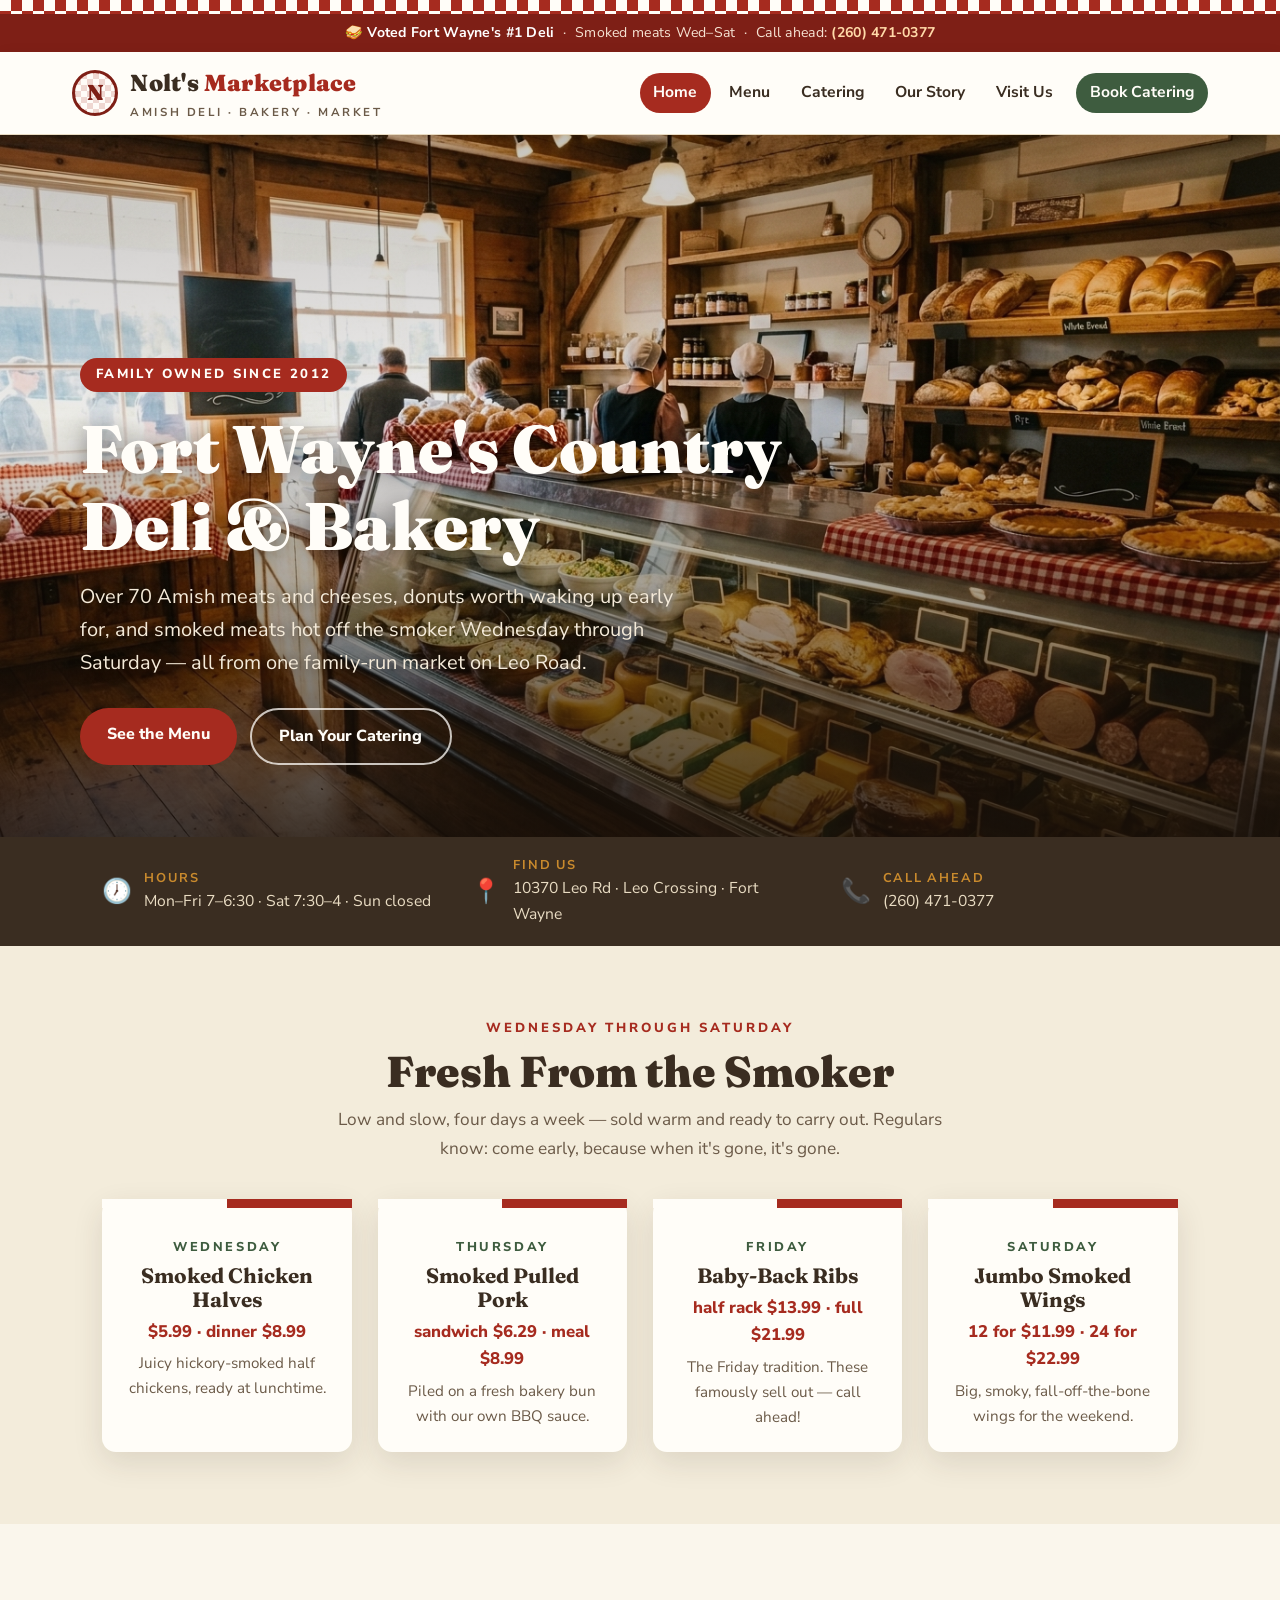
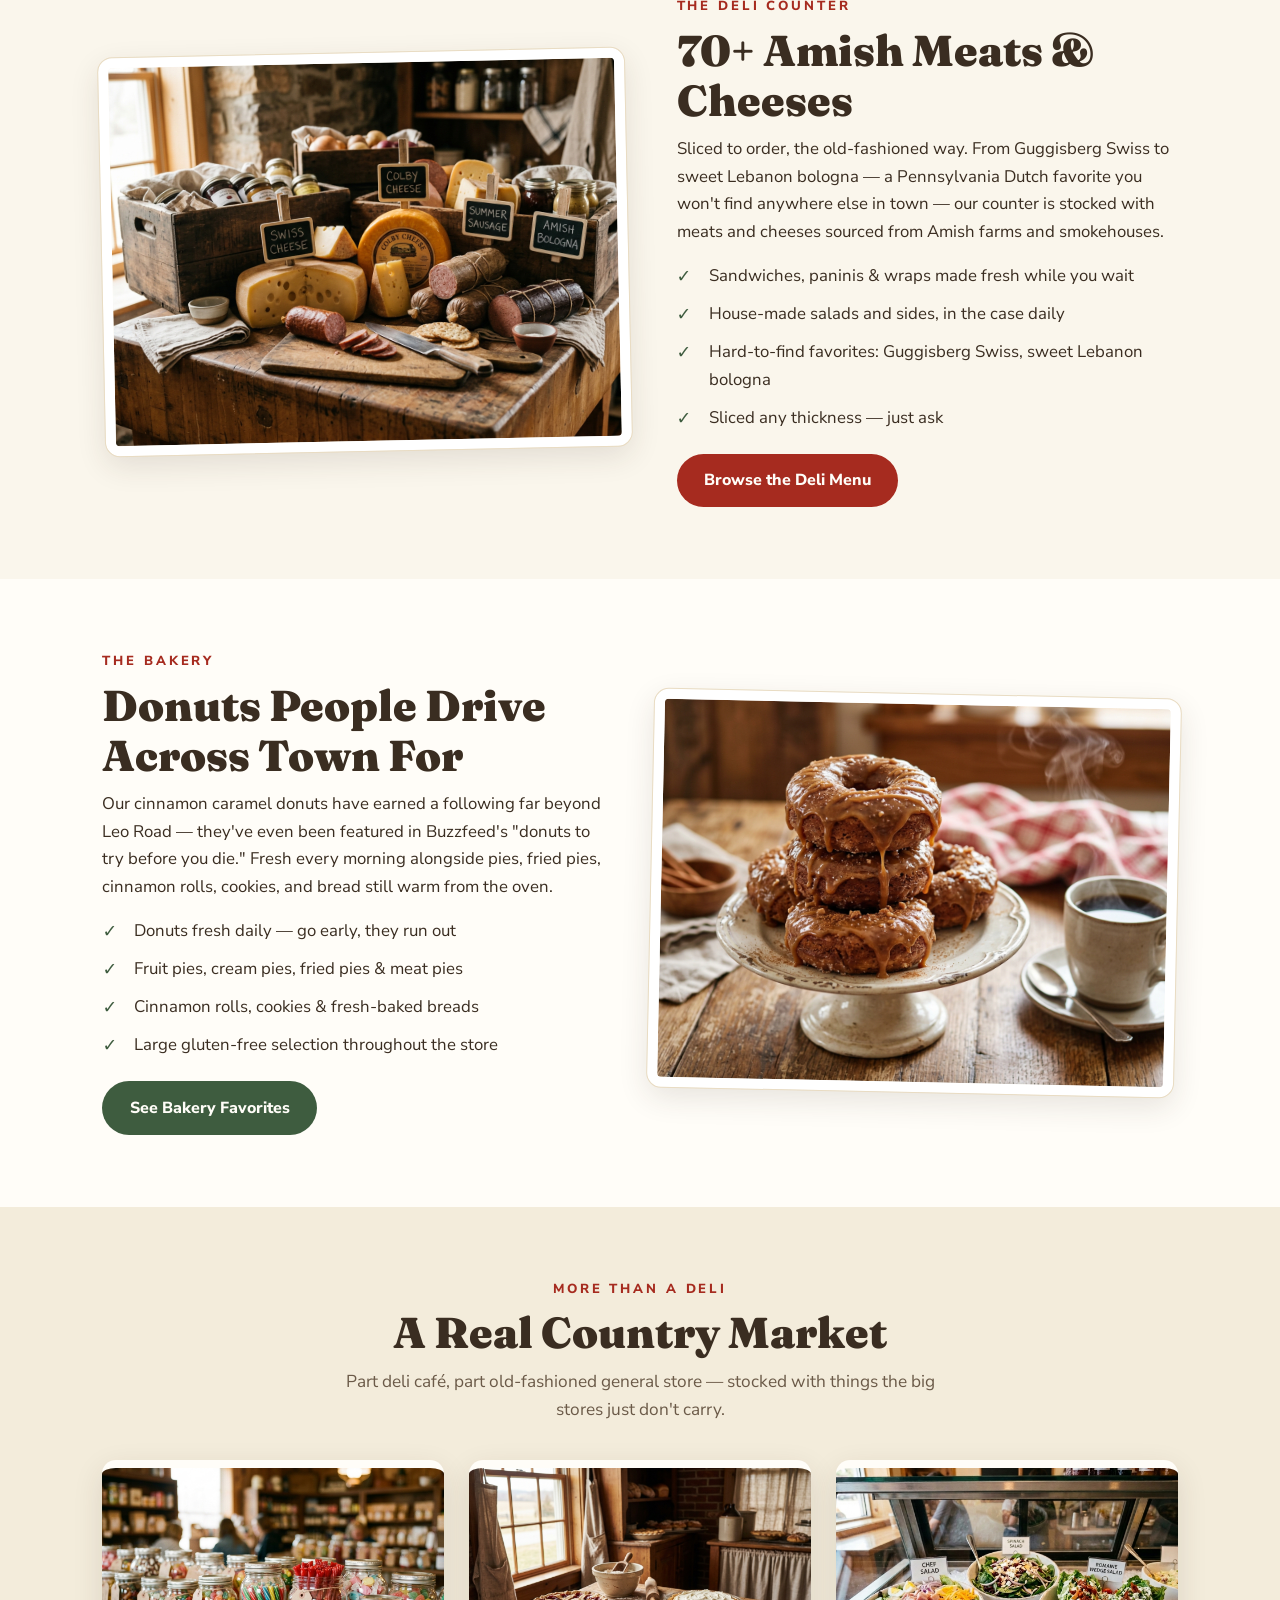
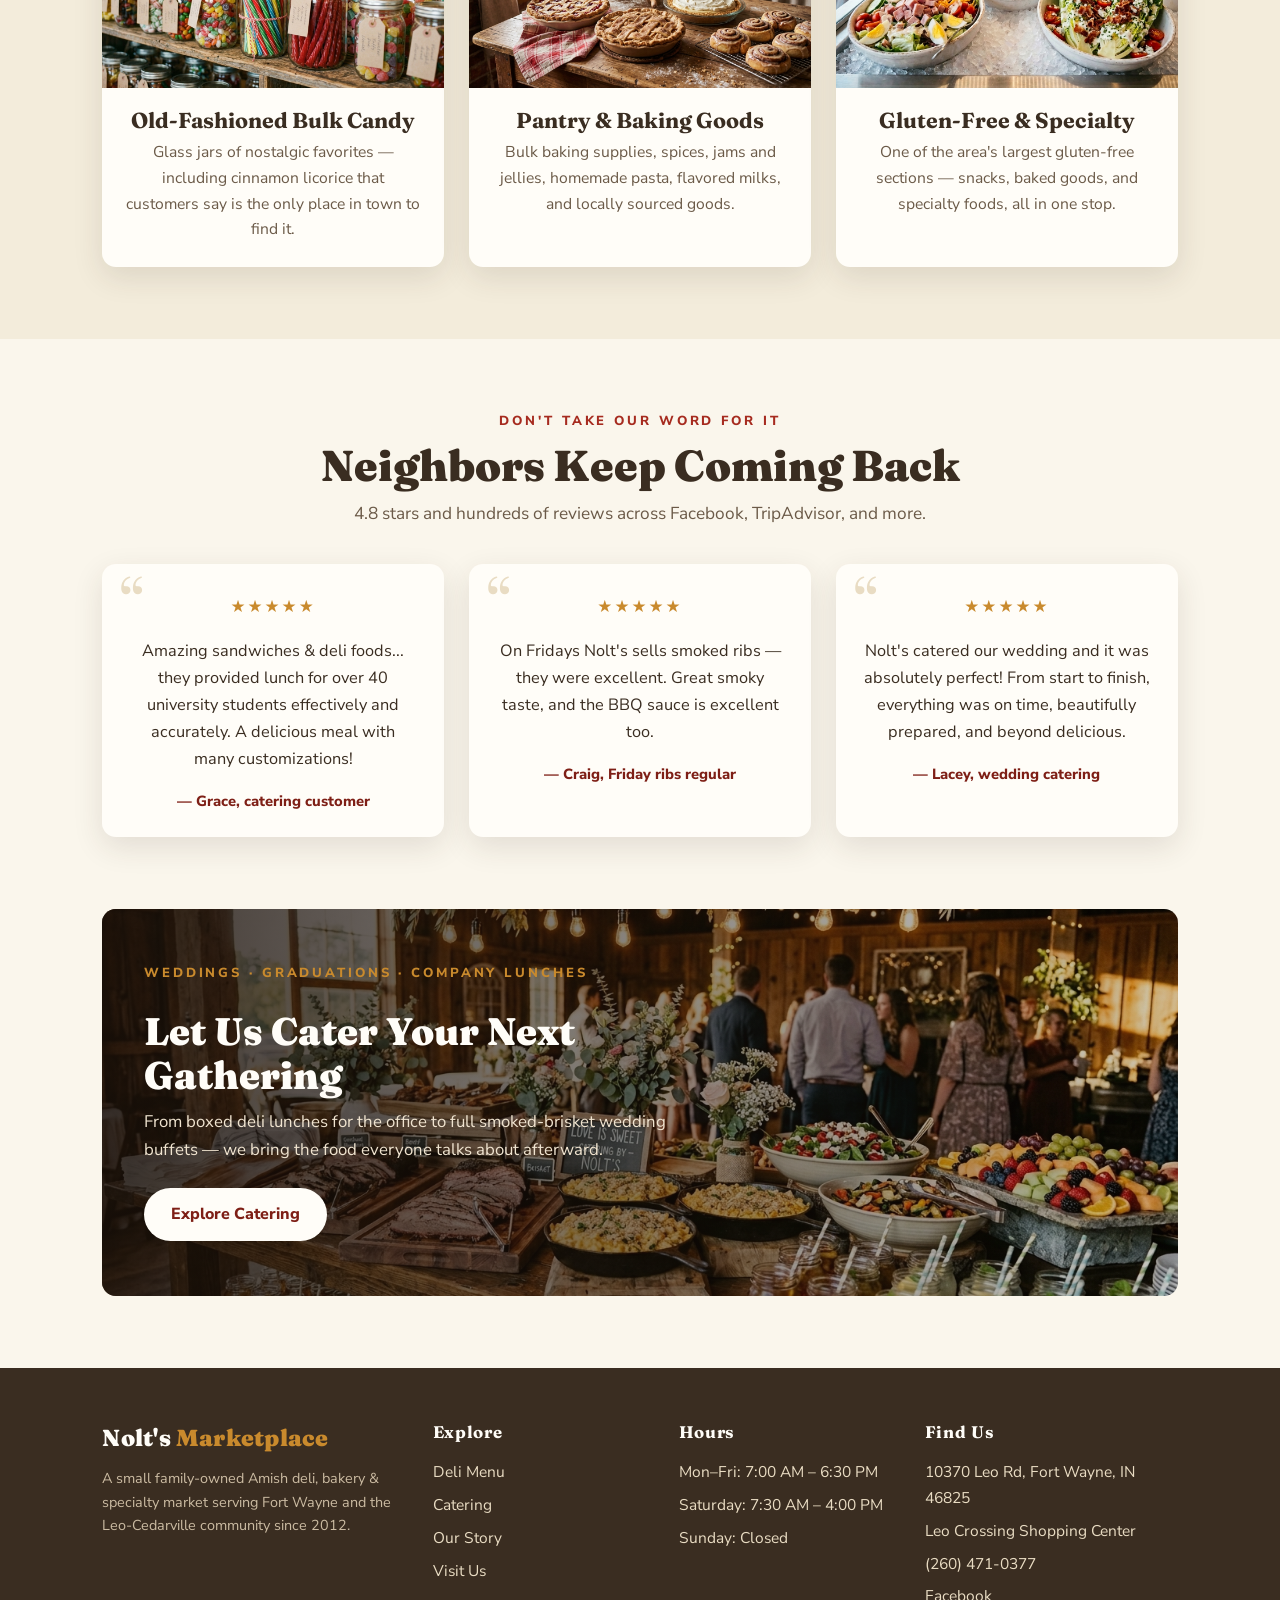
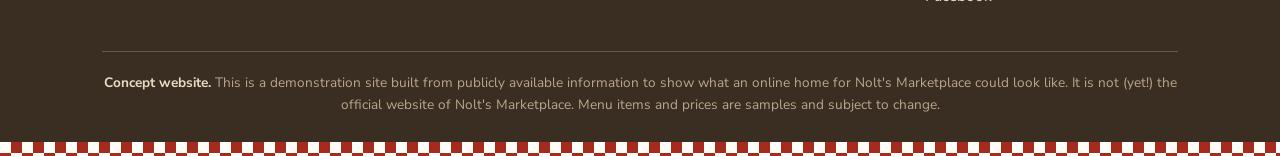
==== index.html @ 396b7263 "v1: concept website for Nolt's Marketplace built from public information Five-page static site (home" ====
<!DOCTYPE html>
<html lang="en">
<head>
<meta charset="UTF-8">
<meta name="viewport" content="width=device-width, initial-scale=1.0">
<title>Nolt's Marketplace — Amish Deli, Bakery &amp; Market · Fort Wayne, IN</title>
<meta name="description" content="Family-owned Amish deli, bakery and specialty market on Leo Road in Fort Wayne. 70+ Amish meats & cheeses, fresh donuts daily, smoked meats Wed–Sat, and full-service catering.">
<link rel="icon" href="data:image/svg+xml,<svg xmlns='http://www.w3.org/2000/svg' viewBox='0 0 100 100'><rect width='50' height='50' fill='%23a62b1f'/><rect x='50' y='50' width='50' height='50' fill='%23a62b1f'/><rect x='50' width='50' height='50' fill='%23fffdf8'/><rect y='50' width='50' height='50' fill='%23fffdf8'/></svg>">
<link rel="stylesheet" href="css/style.css">
</head>
<body>

<div class="gingham"></div>
<div class="topbar">🥪 <strong>Voted Fort Wayne's #1 Deli</strong> &nbsp;·&nbsp; Smoked meats Wed–Sat &nbsp;·&nbsp; Call ahead: <a href="tel:+12604710377">(260) 471-0377</a></div>

<header class="site">
  <div class="nav-row">
    <a class="brand" href="index.html">
      <span class="brand-mark">N</span>
      <span>
        <span class="brand-name">Nolt's <span>Marketplace</span></span>
        <span class="brand-tag">Amish Deli · Bakery · Market</span>
      </span>
    </a>
    <nav class="main">
      <a href="index.html" class="active">Home</a>
      <a href="menu.html">Menu</a>
      <a href="catering.html">Catering</a>
      <a href="about.html">Our Story</a>
      <a href="visit.html">Visit Us</a>
      <a href="catering.html" class="cta">Book Catering</a>
    </nav>
  </div>
</header>

<section class="hero">
  <img class="hero-bg" src="assets/hero-deli-clean.png" alt="Inside Nolt's Marketplace: the deli counter stocked with Amish meats and cheeses, fresh breads and pies on the shelves behind">
  <div class="wrap hero-inner">
    <span class="kicker">Family owned since 2012</span>
    <h1>Fort Wayne's Country Deli &amp; Bakery</h1>
    <p class="lede">Over 70 Amish meats and cheeses, donuts worth waking up early for, and smoked meats hot off the smoker Wednesday through Saturday — all from one family-run market on Leo Road.</p>
    <div class="btns">
      <a class="btn btn-red" href="menu.html">See the Menu</a>
      <a class="btn btn-outline" href="catering.html">Plan Your Catering</a>
    </div>
  </div>
</section>

<div class="info-strip">
  <div class="wrap">
    <div class="cell"><span class="info-ico">🕖</span><div><strong>Hours</strong> Mon–Fri 7–6:30 · Sat 7:30–4 · Sun closed</div></div>
    <div class="cell"><span class="info-ico">📍</span><div><strong>Find Us</strong> <a href="visit.html">10370 Leo Rd · Leo Crossing · Fort Wayne</a></div></div>
    <div class="cell"><span class="info-ico">📞</span><div><strong>Call Ahead</strong> <a href="tel:+12604710377">(260) 471-0377</a></div></div>
  </div>
</div>

<section class="block block--deep">
  <div class="wrap center">
    <p class="eyebrow">Wednesday through Saturday</p>
    <h2>Fresh From the Smoker</h2>
    <p class="sub">Low and slow, four days a week — sold warm and ready to carry out. Regulars know: come early, because when it's gone, it's gone.</p>
    <div class="grid grid-4">
      <div class="smoker-day">
        <span class="day">Wednesday</span>
        <h3>Smoked Chicken Halves</h3>
        <span class="price">$5.99 · dinner $8.99</span>
        <p>Juicy hickory-smoked half chickens, ready at lunchtime.</p>
      </div>
      <div class="smoker-day">
        <span class="day">Thursday</span>
        <h3>Smoked Pulled Pork</h3>
        <span class="price">sandwich $6.29 · meal $8.99</span>
        <p>Piled on a fresh bakery bun with our own BBQ sauce.</p>
      </div>
      <div class="smoker-day">
        <span class="day">Friday</span>
        <h3>Baby-Back Ribs</h3>
        <span class="price">half rack $13.99 · full $21.99</span>
        <p>The Friday tradition. These famously sell out — call ahead!</p>
      </div>
      <div class="smoker-day">
        <span class="day">Saturday</span>
        <h3>Jumbo Smoked Wings</h3>
        <span class="price">12 for $11.99 · 24 for $22.99</span>
        <p>Big, smoky, fall-off-the-bone wings for the weekend.</p>
      </div>
    </div>
  </div>
</section>

<section class="block">
  <div class="wrap">
    <div class="split">
      <div class="split-img"><img src="assets/cheese.png" alt="Wheels of Amish swiss and colby cheese with rolls of summer sausage on a butcher block"></div>
      <div>
        <p class="eyebrow">The Deli Counter</p>
        <h2>70+ Amish Meats &amp; Cheeses</h2>
        <p>Sliced to order, the old-fashioned way. From Guggisberg Swiss to sweet Lebanon bologna — a Pennsylvania Dutch favorite you won't find anywhere else in town — our counter is stocked with meats and cheeses sourced from Amish farms and smokehouses.</p>
        <ul class="checks">
          <li>Sandwiches, paninis &amp; wraps made fresh while you wait</li>
          <li>House-made salads and sides, in the case daily</li>
          <li>Hard-to-find favorites: Guggisberg Swiss, sweet Lebanon bologna</li>
          <li>Sliced any thickness — just ask</li>
        </ul>
        <p style="margin-top:1.4rem"><a class="btn btn-red" href="menu.html">Browse the Deli Menu</a></p>
      </div>
    </div>
  </div>
</section>

<section class="block block--white">
  <div class="wrap">
    <div class="split rev">
      <div>
        <p class="eyebrow">The Bakery</p>
        <h2>Donuts People Drive Across Town For</h2>
        <p>Our cinnamon caramel donuts have earned a following far beyond Leo Road — they've even been featured in Buzzfeed's "donuts to try before you die." Fresh every morning alongside pies, fried pies, cinnamon rolls, cookies, and bread still warm from the oven.</p>
        <ul class="checks">
          <li>Donuts fresh daily — go early, they run out</li>
          <li>Fruit pies, cream pies, fried pies &amp; meat pies</li>
          <li>Cinnamon rolls, cookies &amp; fresh-baked breads</li>
          <li>Large gluten-free selection throughout the store</li>
        </ul>
        <p style="margin-top:1.4rem"><a class="btn btn-forest" href="menu.html#bakery">See Bakery Favorites</a></p>
      </div>
      <div class="split-img"><img src="assets/donuts.png" alt="Glazed cinnamon caramel donuts stacked on a vintage cake stand"></div>
    </div>
  </div>
</section>

<section class="block block--deep">
  <div class="wrap center">
    <p class="eyebrow">More Than a Deli</p>
    <h2>A Real Country Market</h2>
    <p class="sub">Part deli café, part old-fashioned general store — stocked with things the big stores just don't carry.</p>
    <div class="grid grid-3">
      <div class="card card-top-check">
        <img src="assets/candy.png" alt="Glass jars of old-fashioned bulk candies on wooden shelves">
        <div class="pad">
          <h3>Old-Fashioned Bulk Candy</h3>
          <p>Glass jars of nostalgic favorites — including cinnamon licorice that customers say is the only place in town to find it.</p>
        </div>
      </div>
      <div class="card card-top-check">
        <img src="assets/pies.png" alt="Fresh-baked lattice-top pies cooling on a farmhouse table">
        <div class="pad">
          <h3>Pantry &amp; Baking Goods</h3>
          <p>Bulk baking supplies, spices, jams and jellies, homemade pasta, flavored milks, and locally sourced goods.</p>
        </div>
      </div>
      <div class="card card-top-check">
        <img src="assets/salads-v3.png" alt="Fresh deli salads in white bowls in the deli case">
        <div class="pad">
          <h3>Gluten-Free &amp; Specialty</h3>
          <p>One of the area's largest gluten-free sections — snacks, baked goods, and specialty foods, all in one stop.</p>
        </div>
      </div>
    </div>
  </div>
</section>

<section class="block">
  <div class="wrap center">
    <p class="eyebrow">Don't Take Our Word For It</p>
    <h2>Neighbors Keep Coming Back</h2>
    <p class="sub">4.8 stars and hundreds of reviews across Facebook, TripAdvisor, and more.</p>
    <div class="grid grid-3">
      <div class="review">
        <div class="stars">★★★★★</div>
        <p>Amazing sandwiches &amp; deli foods... they provided lunch for over 40 university students effectively and accurately. A delicious meal with many customizations!</p>
        <div class="who">— Grace, catering customer</div>
      </div>
      <div class="review">
        <div class="stars">★★★★★</div>
        <p>On Fridays Nolt's sells smoked ribs — they were excellent. Great smoky taste, and the BBQ sauce is excellent too.</p>
        <div class="who">— Craig, Friday ribs regular</div>
      </div>
      <div class="review">
        <div class="stars">★★★★★</div>
        <p>Nolt's catered our wedding and it was absolutely perfect! From start to finish, everything was on time, beautifully prepared, and beyond delicious.</p>
        <div class="who">— Lacey, wedding catering</div>
      </div>
    </div>
  </div>
</section>

<section class="block" style="padding-top:0">
  <div class="wrap">
    <div class="banner">
      <img class="bg" src="assets/catering-hero-v2.png" alt="A rustic wedding catering buffet with smoked brisket, sides and mason jar drinks under string lights">
      <div class="pad">
        <p class="eyebrow" style="color:var(--gold)">Weddings · Graduations · Company Lunches</p>
        <h2>Let Us Cater Your Next Gathering</h2>
        <p>From boxed deli lunches for the office to full smoked-brisket wedding buffets — we bring the food everyone talks about afterward.</p>
        <a class="btn btn-cream" href="catering.html">Explore Catering</a>
      </div>
    </div>
  </div>
</section>

<footer class="site">
  <div class="wrap">
    <div class="cols">
      <div>
        <span class="brand-name">Nolt's <span style="color:var(--gold)">Marketplace</span></span>
        <p class="small">A small family-owned Amish deli, bakery &amp; specialty market serving Fort Wayne and the Leo-Cedarville community since 2012.</p>
      </div>
      <div>
        <h4>Explore</h4>
        <ul>
          <li><a href="menu.html">Deli Menu</a></li>
          <li><a href="catering.html">Catering</a></li>
          <li><a href="about.html">Our Story</a></li>
          <li><a href="visit.html">Visit Us</a></li>
        </ul>
      </div>
      <div>
        <h4>Hours</h4>
        <ul>
          <li>Mon–Fri: 7:00 AM – 6:30 PM</li>
          <li>Saturday: 7:30 AM – 4:00 PM</li>
          <li>Sunday: Closed</li>
        </ul>
      </div>
      <div>
        <h4>Find Us</h4>
        <ul>
          <li>10370 Leo Rd, Fort Wayne, IN 46825</li>
          <li>Leo Crossing Shopping Center</li>
          <li><a href="tel:+12604710377">(260) 471-0377</a></li>
          <li><a href="https://www.facebook.com/p/Nolts-Marketplace-100056649443318/" target="_blank" rel="noopener">Facebook</a></li>
        </ul>
      </div>
    </div>
    <div class="footnote">
      <strong>Concept website.</strong> This is a demonstration site built from publicly available information to show what an online home for Nolt's Marketplace could look like. It is not (yet!) the official website of Nolt's Marketplace. Menu items and prices are samples and subject to change.
    </div>
  </div>
</footer>
<div class="gingham"></div>

</body>
</html>
---- css/style.css ----
/* ============================================================
   Nolt's Marketplace — warm country market / deli-café
   Palette: cream, wheat, barn red, walnut, forest green
   Signature motif: red & white checkered (gingham) borders,
   echoing the checkered border of their in-store sandwich menu.
   ============================================================ */

@import url('https://fonts.googleapis.com/css2?family=Fraunces:opsz,wght@9..144,500;9..144,600;9..144,700;9..144,900&family=Nunito+Sans:ital,wght@0,400;0,600;0,700;0,800;1,400&display=swap');

:root {
  --cream: #faf6ec;
  --cream-deep: #f3ecdb;
  --wheat: #e9dcc3;
  --red: #a62b1f;
  --red-dark: #7e1f16;
  --walnut: #3a2d21;
  --walnut-soft: #6b5a48;
  --forest: #3e5c3f;
  --gold: #c98a2d;
  --white: #fffdf8;
  --shadow: 0 10px 30px rgba(58, 45, 33, 0.12);
  --radius: 14px;
  --gingham: repeating-conic-gradient(var(--red) 0% 25%, #fffdf8 0% 50%) 0 0 / 22px 22px;
}

* { margin: 0; padding: 0; box-sizing: border-box; }

html { scroll-behavior: smooth; }

body {
  font-family: 'Nunito Sans', system-ui, sans-serif;
  background: var(--cream);
  color: var(--walnut);
  line-height: 1.65;
  font-size: 1.05rem;
}

img { max-width: 100%; display: block; }

h1, h2, h3, .serif {
  font-family: 'Fraunces', Georgia, serif;
  line-height: 1.15;
  color: var(--walnut);
}

a { color: var(--red); }

.wrap { max-width: 1120px; margin: 0 auto; padding: 0 1.4rem; }

/* ---------- signature checkered strip ---------- */
.gingham {
  height: 14px;
  background: var(--gingham);
}
.gingham--thin { height: 9px; background-size: 18px 18px; }

/* ---------- header ---------- */
.topbar {
  background: var(--red-dark);
  color: #f6e3d3;
  font-size: 0.88rem;
  text-align: center;
  padding: 0.45rem 1rem;
  letter-spacing: 0.02em;
}
.topbar strong { color: #fff; }
.topbar a { color: #ffd9a8; text-decoration: none; font-weight: 700; }

header.site {
  background: var(--white);
  border-bottom: 1px solid var(--wheat);
  position: sticky;
  top: 0;
  z-index: 50;
  box-shadow: 0 2px 14px rgba(58,45,33,0.06);
}
.nav-row {
  display: flex;
  align-items: center;
  justify-content: space-between;
  gap: 1rem;
  padding: 0.8rem 1.4rem;
  max-width: 1180px;
  margin: 0 auto;
  flex-wrap: wrap;
}
.brand { text-decoration: none; display: flex; align-items: center; gap: 0.75rem; }
.brand-mark {
  width: 46px; height: 46px; border-radius: 50%;
  background: var(--gingham);
  background-size: 12px 12px;
  border: 3px solid var(--red-dark);
  display: grid; place-items: center;
  font-family: 'Fraunces', serif; font-weight: 900; font-size: 1.35rem;
  color: var(--red-dark);
  /* white core so the N reads over the checks */
  box-shadow: inset 0 0 0 100px rgba(255,253,248,0.82);
}
.brand-name {
  font-family: 'Fraunces', serif;
  font-weight: 900;
  font-size: 1.45rem;
  color: var(--walnut);
  letter-spacing: 0.01em;
}
.brand-name span { color: var(--red); }
.brand-tag {
  display: block;
  font-family: 'Nunito Sans', sans-serif;
  font-size: 0.72rem;
  font-weight: 700;
  letter-spacing: 0.22em;
  text-transform: uppercase;
  color: var(--walnut-soft);
}
nav.main { display: flex; align-items: center; gap: 0.25rem; flex-wrap: wrap; }
nav.main a {
  text-decoration: none;
  color: var(--walnut);
  font-weight: 700;
  font-size: 0.98rem;
  padding: 0.45rem 0.85rem;
  border-radius: 999px;
  transition: background 0.15s, color 0.15s;
}
nav.main a:hover { background: var(--cream-deep); color: var(--red-dark); }
nav.main a.active { background: var(--red); color: #fffdf8; }
nav.main a.cta {
  background: var(--forest);
  color: #fffdf8;
  margin-left: 0.35rem;
}
nav.main a.cta:hover { background: #2f4830; color: #fff; }

/* ---------- hero ---------- */
.hero {
  position: relative;
  min-height: 78vh;
  display: flex;
  align-items: flex-end;
  color: #fffdf8;
  isolation: isolate;
  overflow: hidden;
}
.hero-bg {
  position: absolute; inset: 0;
  width: 100%; height: 100%;
  object-fit: cover;
  z-index: -2;
}
.hero::after {
  content: "";
  position: absolute; inset: 0;
  background: linear-gradient(180deg, rgba(30,20,12,0.25) 0%, rgba(30,20,12,0.08) 40%, rgba(26,16,9,0.82) 100%);
  z-index: -1;
}
.hero-inner { padding: 6rem 0 3.5rem; width: 100%; }
.hero .kicker {
  display: inline-block;
  background: var(--red);
  color: #fffdf8;
  font-weight: 800;
  font-size: 0.82rem;
  letter-spacing: 0.18em;
  text-transform: uppercase;
  padding: 0.4rem 1rem;
  border-radius: 999px;
  margin-bottom: 1.1rem;
}
.hero h1 {
  color: #fffdf8;
  font-size: clamp(2.4rem, 5.4vw, 4.2rem);
  font-weight: 900;
  max-width: 15ch;
  text-shadow: 0 3px 22px rgba(0,0,0,0.45);
}
.hero p.lede {
  max-width: 52ch;
  margin: 1rem 0 1.8rem;
  font-size: clamp(1.05rem, 1.7vw, 1.25rem);
  color: #f4ead9;
  text-shadow: 0 2px 12px rgba(0,0,0,0.5);
}
.hero .btns { display: flex; gap: 0.8rem; flex-wrap: wrap; margin-bottom: 1rem; }

/* hero variant for inner pages */
.hero--page { min-height: 46vh; }
.hero--page .hero-inner { padding: 4.5rem 0 2.6rem; }

/* ---------- buttons ---------- */
.btn {
  display: inline-block;
  text-decoration: none;
  font-weight: 800;
  font-size: 1rem;
  padding: 0.85rem 1.7rem;
  border-radius: 999px;
  transition: transform 0.12s, box-shadow 0.12s, background 0.15s;
}
.btn:hover { transform: translateY(-2px); box-shadow: 0 8px 22px rgba(0,0,0,0.22); }
.btn-red { background: var(--red); color: #fffdf8; }
.btn-red:hover { background: var(--red-dark); }
.btn-cream { background: #fffdf8; color: var(--red-dark); }
.btn-outline {
  background: transparent; color: #fffdf8;
  border: 2px solid rgba(255,253,248,0.75);
}
.btn-outline:hover { background: rgba(255,253,248,0.14); }
.btn-forest { background: var(--forest); color: #fffdf8; }
.btn-forest:hover { background: #2f4830; }

/* ---------- info strip ---------- */
.info-strip {
  background: var(--walnut);
  color: var(--wheat);
}
.info-strip .wrap {
  display: grid;
  grid-template-columns: repeat(auto-fit, minmax(230px, 1fr));
  gap: 0.5rem 2rem;
  padding: 1.1rem 1.4rem;
}
.info-strip .cell { display: flex; align-items: center; gap: 0.75rem; font-size: 0.98rem; }
.info-strip .cell strong { color: #fffdf8; display: block; font-size: 0.8rem; letter-spacing: 0.14em; text-transform: uppercase; color: var(--gold); }
.info-strip a { color: var(--wheat); text-decoration: none; }
.info-strip a:hover { color: #fff; text-decoration: underline; }
.info-ico { font-size: 1.5rem; line-height: 1; }

/* ---------- sections ---------- */
section.block { padding: 4.5rem 0; }
section.block--deep { background: var(--cream-deep); }
section.block--white { background: var(--white); }
.eyebrow {
  font-weight: 800;
  font-size: 0.82rem;
  letter-spacing: 0.22em;
  text-transform: uppercase;
  color: var(--red);
  margin-bottom: 0.5rem;
}
.block h2 { font-size: clamp(1.9rem, 3.6vw, 2.7rem); font-weight: 900; margin-bottom: 0.6rem; }
.block .sub { color: var(--walnut-soft); max-width: 62ch; margin-bottom: 2.2rem; font-size: 1.08rem; }
.center { text-align: center; }
.center .sub { margin-left: auto; margin-right: auto; }

/* ---------- cards ---------- */
.grid { display: grid; gap: 1.6rem; }
.grid-2 { grid-template-columns: repeat(auto-fit, minmax(300px, 1fr)); }
.grid-3 { grid-template-columns: repeat(auto-fit, minmax(260px, 1fr)); }
.grid-4 { grid-template-columns: repeat(auto-fit, minmax(230px, 1fr)); }

.card {
  background: var(--white);
  border-radius: var(--radius);
  overflow: hidden;
  box-shadow: var(--shadow);
  display: flex;
  flex-direction: column;
  transition: transform 0.18s, box-shadow 0.18s;
}
.card:hover { transform: translateY(-5px); box-shadow: 0 16px 40px rgba(58,45,33,0.18); }
.card img { height: 220px; width: 100%; object-fit: cover; }
.card .pad { padding: 1.3rem 1.4rem 1.5rem; flex: 1; display: flex; flex-direction: column; }
.card h3 { font-size: 1.35rem; font-weight: 700; margin-bottom: 0.4rem; }
.card p { color: var(--walnut-soft); font-size: 0.98rem; }
.card .more { margin-top: auto; padding-top: 0.9rem; font-weight: 800; text-decoration: none; color: var(--red); }
.card .more:hover { color: var(--red-dark); }
.card-top-check { border-top: 8px solid transparent; border-image: var(--gingham) 8; }

/* smoker schedule */
.smoker-day {
  background: var(--white);
  border-radius: var(--radius);
  box-shadow: var(--shadow);
  padding: 1.5rem 1.4rem 1.4rem;
  position: relative;
  border-top: 9px solid transparent;
  border-image: repeating-conic-gradient(var(--red) 0% 25%, #fffdf8 0% 50%) 9;
}
.smoker-day .day {
  font-weight: 800;
  font-size: 0.8rem;
  letter-spacing: 0.2em;
  text-transform: uppercase;
  color: var(--forest);
}
.smoker-day h3 { font-size: 1.3rem; margin: 0.3rem 0 0.35rem; }
.smoker-day .price { font-weight: 800; color: var(--red); font-size: 1.05rem; }
.smoker-day p { color: var(--walnut-soft); font-size: 0.95rem; margin-top: 0.35rem; }

/* ---------- split feature ---------- */
.split {
  display: grid;
  grid-template-columns: 1.05fr 1fr;
  gap: 3rem;
  align-items: center;
}
.split.rev { grid-template-columns: 1fr 1.05fr; }
.split-img {
  border-radius: var(--radius);
  overflow: hidden;
  box-shadow: var(--shadow);
  border: 10px solid #fff;
  outline: 1px solid var(--wheat);
  transform: rotate(-1.2deg);
}
.split.rev .split-img { transform: rotate(1.2deg); }
.split-img img { width: 100%; height: 100%; object-fit: cover; }
@media (max-width: 840px) {
  .split, .split.rev { grid-template-columns: 1fr; gap: 1.8rem; }
}

/* checklist */
ul.checks { list-style: none; margin-top: 1rem; }
ul.checks li {
  padding-left: 2rem;
  position: relative;
  margin-bottom: 0.65rem;
  color: var(--walnut);
}
ul.checks li::before {
  content: "✓";
  position: absolute; left: 0; top: 0;
  color: var(--forest);
  font-weight: 900;
  font-size: 1.1rem;
}

/* ---------- reviews ---------- */
.review {
  background: var(--white);
  border-radius: var(--radius);
  box-shadow: var(--shadow);
  padding: 1.8rem 1.7rem 1.5rem;
  position: relative;
}
.review::before {
  content: "\201C";
  font-family: 'Fraunces', serif;
  font-size: 4.2rem;
  color: var(--wheat);
  position: absolute;
  top: 0.4rem; left: 1.1rem;
  line-height: 1;
}
.review p { position: relative; font-size: 1.02rem; margin-bottom: 1rem; padding-top: 0.9rem; }
.review .who { font-weight: 800; color: var(--red-dark); font-size: 0.92rem; }
.review .stars { color: var(--gold); letter-spacing: 0.12em; margin-bottom: 0.2rem; }

/* ---------- banner CTA ---------- */
.banner {
  position: relative;
  color: #fffdf8;
  isolation: isolate;
  overflow: hidden;
  border-radius: var(--radius);
}
.banner img.bg { position: absolute; inset: 0; width: 100%; height: 100%; object-fit: cover; z-index: -2; }
.banner::after {
  content: "";
  position: absolute; inset: 0;
  background: linear-gradient(90deg, rgba(26,16,9,0.84) 0%, rgba(26,16,9,0.45) 60%, rgba(26,16,9,0.2) 100%);
  z-index: -1;
}
.banner .pad { padding: 3.4rem 2.6rem; max-width: 60%; }
.banner h2 { color: #fffdf8; font-size: clamp(1.7rem, 3vw, 2.4rem); margin-bottom: 0.7rem; }
.banner p { color: #f0e4d0; margin-bottom: 1.5rem; }
@media (max-width: 720px) { .banner .pad { max-width: 100%; padding: 2.4rem 1.6rem; } }

/* ---------- menu page ---------- */
.menu-board {
  background: var(--white);
  border: 12px solid transparent;
  border-image: var(--gingham) 12;
  box-shadow: var(--shadow);
  padding: clamp(1.4rem, 4vw, 3rem);
}
.menu-section { margin-bottom: 2.8rem; }
.menu-section:last-child { margin-bottom: 0; }
.menu-section > h3 {
  font-size: 1.7rem;
  font-weight: 900;
  color: var(--red-dark);
  display: flex;
  align-items: center;
  gap: 0.9rem;
  margin-bottom: 0.3rem;
}
.menu-section > h3::after {
  content: "";
  flex: 1;
  height: 7px;
  background: var(--gingham);
  background-size: 14px 14px;
  border-radius: 4px;
  opacity: 0.9;
}
.menu-section .note { color: var(--walnut-soft); font-size: 0.95rem; font-style: italic; margin-bottom: 1.2rem; }
.menu-items { display: grid; grid-template-columns: 1fr 1fr; gap: 0.35rem 2.6rem; }
@media (max-width: 760px) { .menu-items { grid-template-columns: 1fr; } }
.mi {
  display: grid;
  grid-template-columns: 1fr auto;
  gap: 0.2rem 1rem;
  padding: 0.7rem 0.2rem;
  border-bottom: 1px dashed var(--wheat);
}
.mi .n { font-weight: 800; font-size: 1.04rem; }
.mi .p { font-weight: 800; color: var(--red); white-space: nowrap; font-size: 1.02rem; }
.mi .d { grid-column: 1 / -1; color: var(--walnut-soft); font-size: 0.92rem; line-height: 1.5; }
.pill {
  display: inline-block;
  background: var(--cream-deep);
  color: var(--forest);
  font-size: 0.72rem;
  font-weight: 800;
  letter-spacing: 0.08em;
  text-transform: uppercase;
  border-radius: 999px;
  padding: 0.1rem 0.6rem;
  margin-left: 0.45rem;
  vertical-align: 2px;
}
.menu-photo {
  border-radius: var(--radius);
  overflow: hidden;
  box-shadow: var(--shadow);
  margin: 0.6rem 0 1.6rem;
}
.menu-photo img { width: 100%; height: 240px; object-fit: cover; }

/* ---------- catering packages ---------- */
.pkg {
  background: var(--white);
  border-radius: var(--radius);
  box-shadow: var(--shadow);
  overflow: hidden;
  display: flex;
  flex-direction: column;
}
.pkg .head {
  background: var(--walnut);
  color: var(--wheat);
  padding: 1.4rem 1.5rem 1.2rem;
}
.pkg.feature .head { background: var(--red-dark); }
.pkg .head h3 { color: #fffdf8; font-size: 1.45rem; }
.pkg .head .per { color: var(--gold); font-weight: 800; font-size: 1.15rem; }
.pkg .head .per small { color: var(--wheat); font-weight: 600; }
.pkg .body { padding: 1.4rem 1.5rem 1.6rem; flex: 1; display: flex; flex-direction: column; }
.pkg .body ul.checks { margin-top: 0; margin-bottom: 1.2rem; }
.pkg .body .btn { margin-top: auto; text-align: center; }
.badge-top {
  background: var(--gold);
  color: var(--walnut);
  font-size: 0.75rem;
  font-weight: 800;
  letter-spacing: 0.14em;
  text-transform: uppercase;
  text-align: center;
  padding: 0.35rem;
}

/* ---------- forms ---------- */
form.inquiry { display: grid; grid-template-columns: 1fr 1fr; gap: 1.1rem; }
form.inquiry .full { grid-column: 1 / -1; }
form.inquiry label { font-weight: 800; font-size: 0.9rem; display: block; margin-bottom: 0.3rem; }
form.inquiry input, form.inquiry select, form.inquiry textarea {
  width: 100%;
  font: inherit;
  padding: 0.75rem 0.9rem;
  border: 1.5px solid var(--wheat);
  border-radius: 10px;
  background: var(--white);
  color: var(--walnut);
}
form.inquiry input:focus, form.inquiry select:focus, form.inquiry textarea:focus {
  outline: 2px solid var(--red);
  border-color: transparent;
}
@media (max-width: 700px) { form.inquiry { grid-template-columns: 1fr; } }

/* ---------- hours table ---------- */
table.hours { width: 100%; border-collapse: collapse; }
table.hours td {
  padding: 0.7rem 0.4rem;
  border-bottom: 1px dashed var(--wheat);
  font-size: 1.02rem;
}
table.hours td:last-child { text-align: right; font-weight: 800; }
table.hours tr.closed td { color: var(--walnut-soft); }
table.hours tr.today td { color: var(--red-dark); font-weight: 800; }

.map-frame {
  border-radius: var(--radius);
  overflow: hidden;
  box-shadow: var(--shadow);
  border: 10px solid #fff;
  outline: 1px solid var(--wheat);
}
.map-frame iframe { display: block; width: 100%; height: 420px; border: 0; }

/* ---------- big stat / values ---------- */
.value {
  text-align: center;
  padding: 1.6rem 1.2rem;
}
.value .ico { font-size: 2.4rem; margin-bottom: 0.6rem; }
.value h3 { font-size: 1.25rem; margin-bottom: 0.35rem; }
.value p { color: var(--walnut-soft); font-size: 0.95rem; }

/* ---------- footer ---------- */
footer.site {
  background: var(--walnut);
  color: var(--wheat);
  margin-top: 0;
}
footer.site .cols {
  display: grid;
  grid-template-columns: 1.4fr 1fr 1fr 1.2fr;
  gap: 2.2rem;
  padding: 3.2rem 0 2.2rem;
}
@media (max-width: 860px) { footer.site .cols { grid-template-columns: 1fr 1fr; } }
@media (max-width: 540px) { footer.site .cols { grid-template-columns: 1fr; } }
footer.site h4 {
  font-family: 'Fraunces', serif;
  color: #fffdf8;
  font-size: 1.05rem;
  margin-bottom: 0.8rem;
  letter-spacing: 0.04em;
}
footer.site a { color: var(--wheat); text-decoration: none; }
footer.site a:hover { color: #fff; text-decoration: underline; }
footer.site ul { list-style: none; }
footer.site li { margin-bottom: 0.45rem; font-size: 0.97rem; }
footer.site .brand-name { color: #fffdf8; }
footer.site p.small { font-size: 0.9rem; color: #cbbba2; margin-top: 0.6rem; }
.footnote {
  border-top: 1px solid rgba(233,220,195,0.25);
  padding: 1.2rem 0 1.6rem;
  font-size: 0.85rem;
  color: #b9a88e;
  text-align: center;
}
.footnote strong { color: var(--wheat); }

/* ---------- misc ---------- */
.tip {
  background: #fdf3e3;
  border-left: 5px solid var(--gold);
  border-radius: 0 10px 10px 0;
  padding: 1rem 1.3rem;
  font-size: 0.98rem;
  margin: 1.6rem 0;
}
.tip strong { color: var(--red-dark); }

@media (max-width: 640px) {
  .hero { min-height: 66vh; }
  .hero-inner { padding-top: 4rem; }
  nav.main { justify-content: center; width: 100%; }
  .nav-row { justify-content: center; }
}
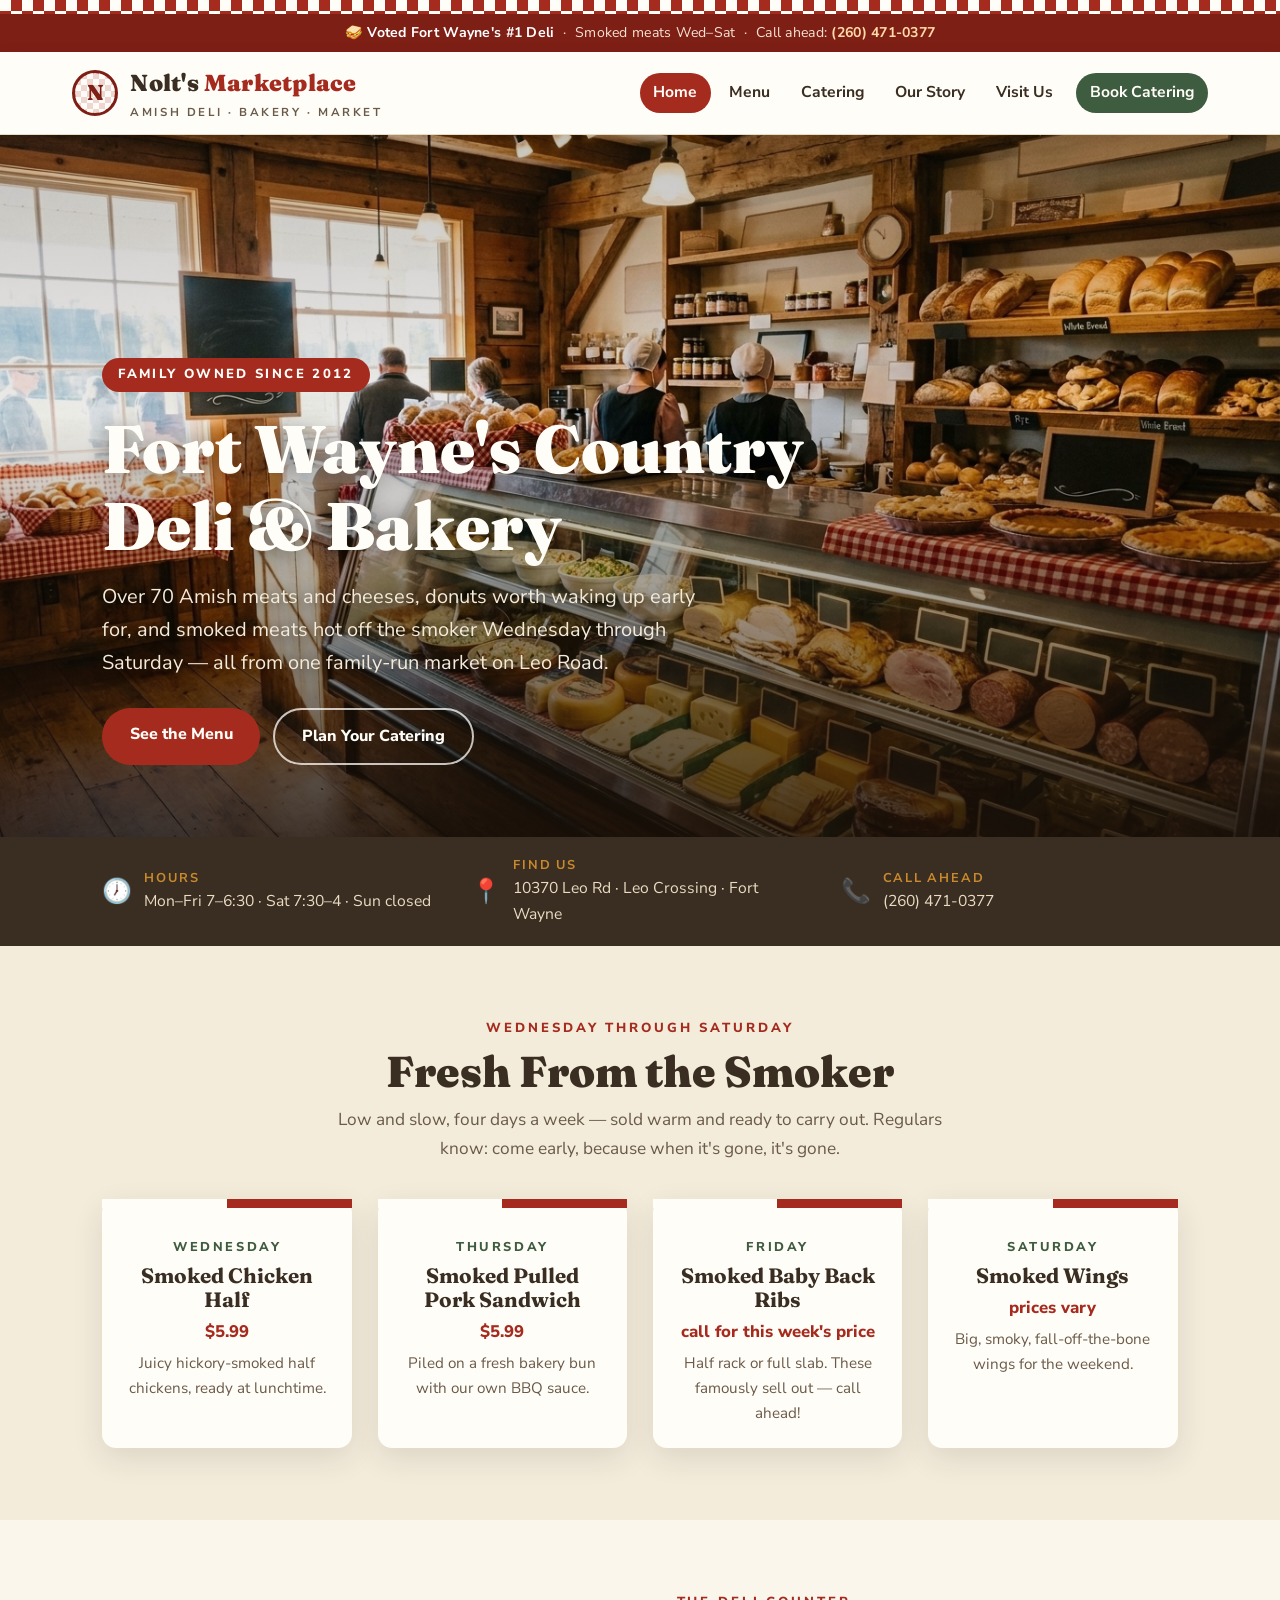
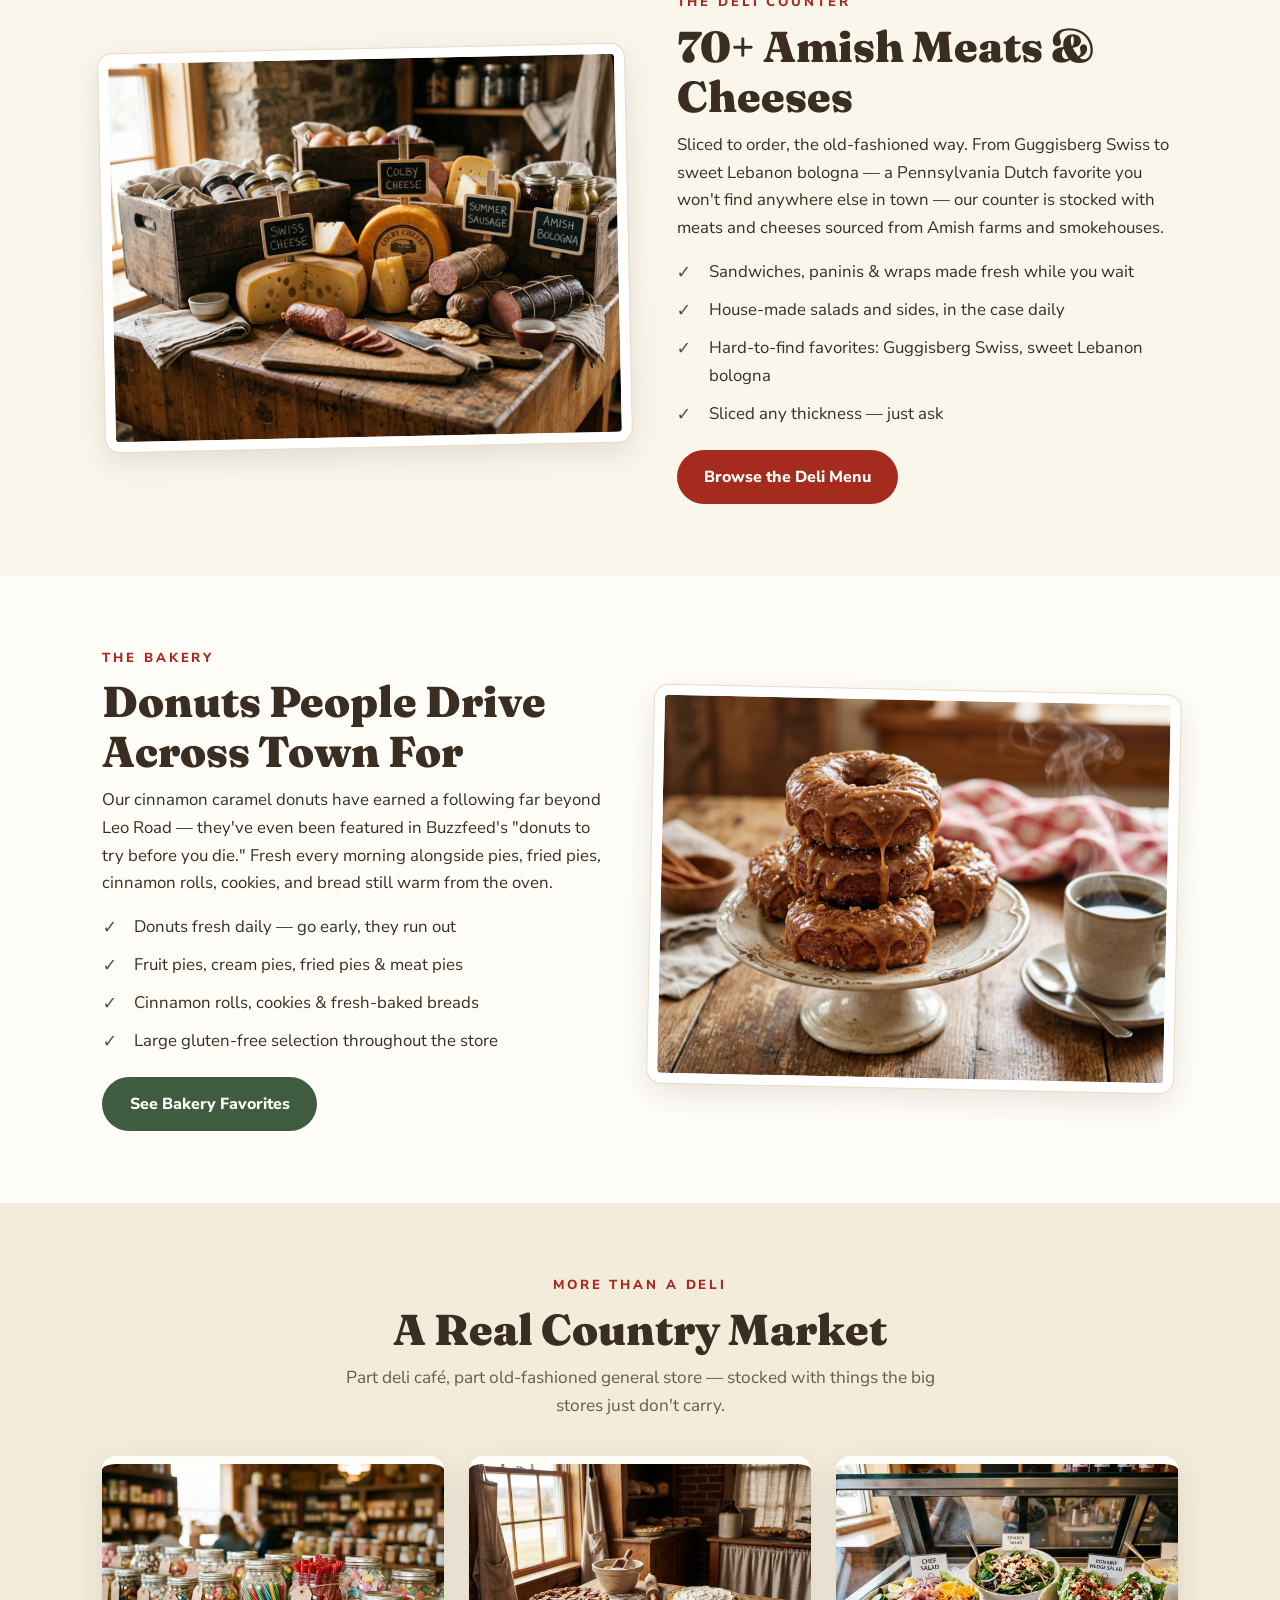
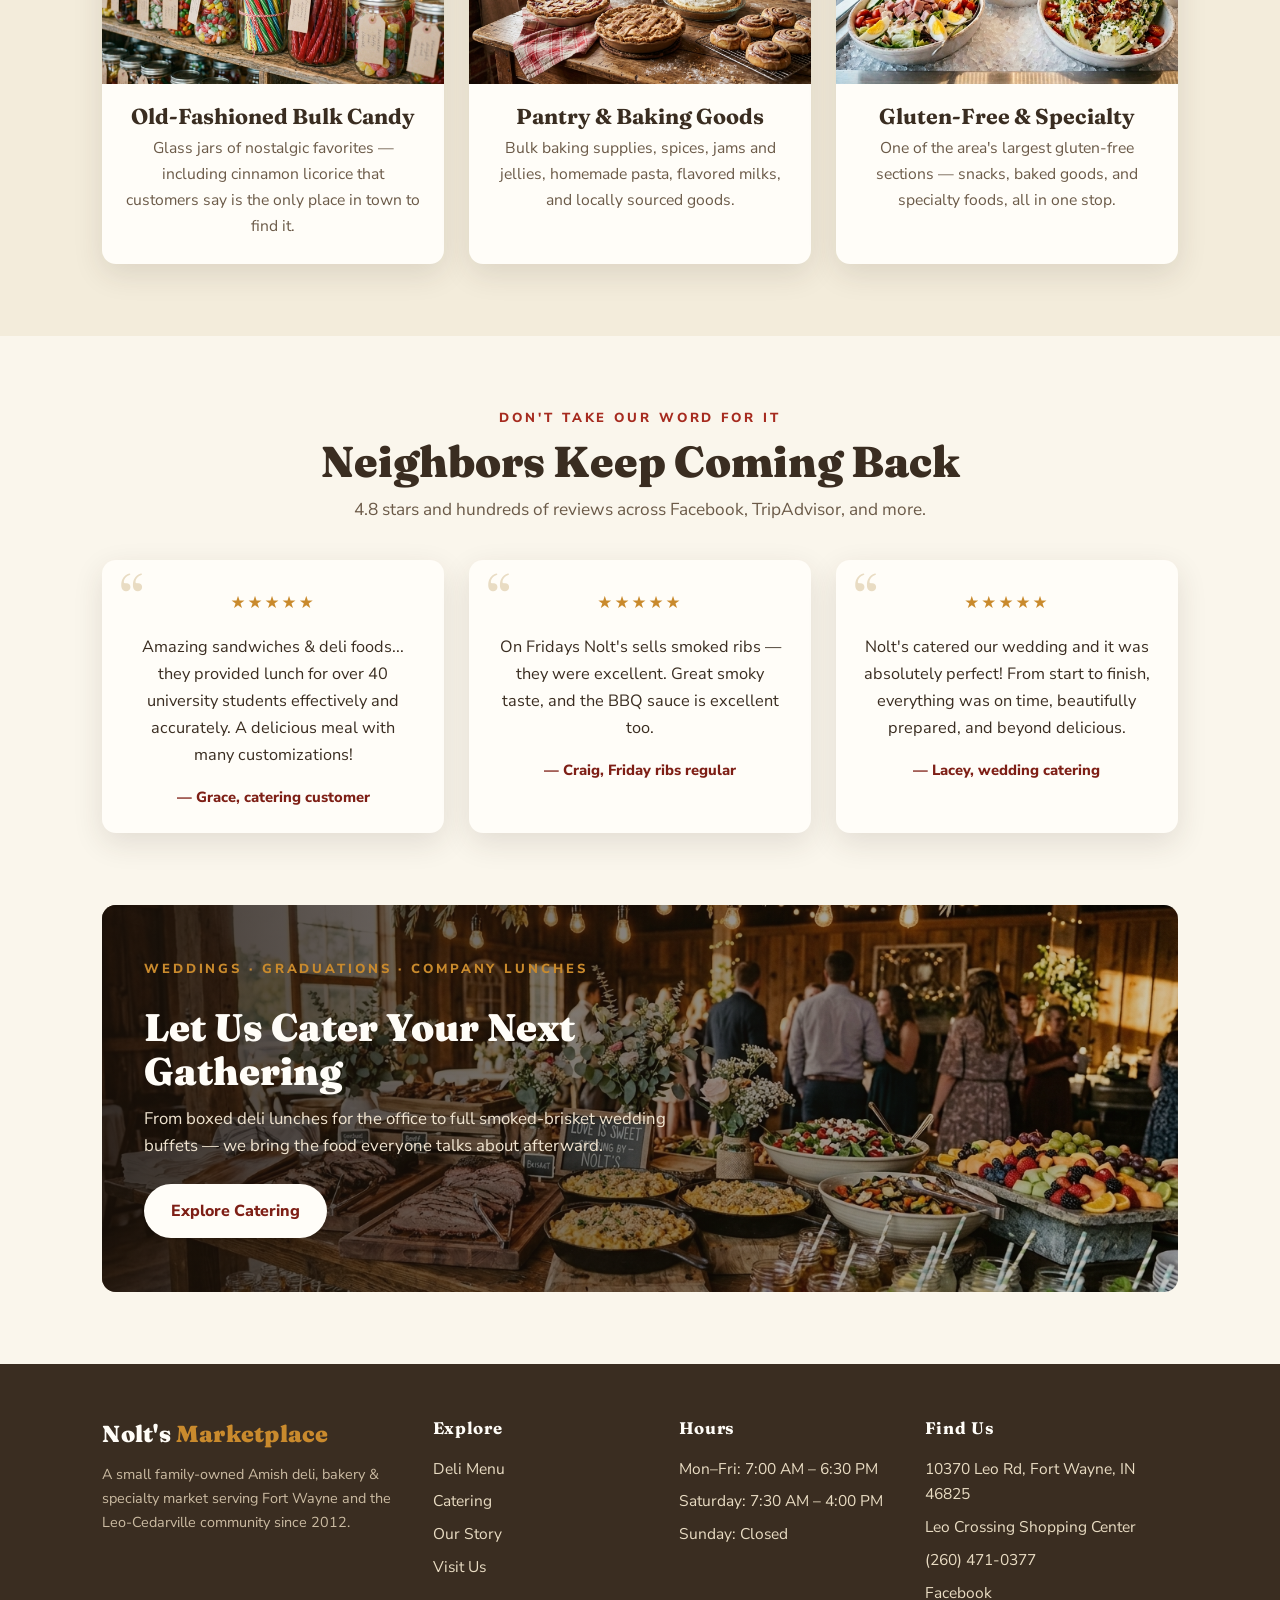
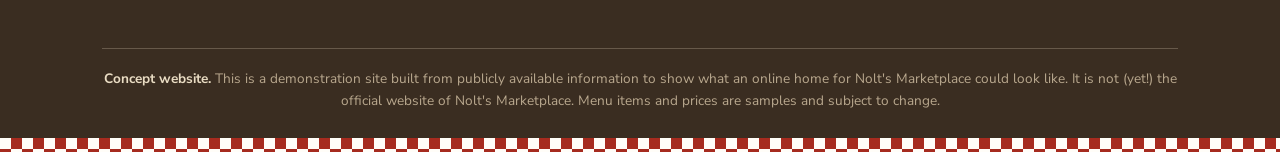
==== commit a27aa9e1: "Menu: real prices from Nolt's printed in-store menu (July 2026) Sandwiches/wraps, salads and weekly " ====
--- a/index.html
+++ b/index.html
@@ -62,26 +62,26 @@
     <div class="grid grid-4">
       <div class="smoker-day">
         <span class="day">Wednesday</span>
-        <h3>Smoked Chicken Halves</h3>
-        <span class="price">$5.99 · dinner $8.99</span>
+        <h3>Smoked Chicken Half</h3>
+        <span class="price">$5.99</span>
         <p>Juicy hickory-smoked half chickens, ready at lunchtime.</p>
       </div>
       <div class="smoker-day">
         <span class="day">Thursday</span>
-        <h3>Smoked Pulled Pork</h3>
-        <span class="price">sandwich $6.29 · meal $8.99</span>
+        <h3>Smoked Pulled Pork Sandwich</h3>
+        <span class="price">$5.99</span>
         <p>Piled on a fresh bakery bun with our own BBQ sauce.</p>
       </div>
       <div class="smoker-day">
         <span class="day">Friday</span>
-        <h3>Baby-Back Ribs</h3>
-        <span class="price">half rack $13.99 · full $21.99</span>
-        <p>The Friday tradition. These famously sell out — call ahead!</p>
+        <h3>Smoked Baby Back Ribs</h3>
+        <span class="price">call for this week's price</span>
+        <p>Half rack or full slab. These famously sell out — call ahead!</p>
       </div>
       <div class="smoker-day">
         <span class="day">Saturday</span>
-        <h3>Jumbo Smoked Wings</h3>
-        <span class="price">12 for $11.99 · 24 for $22.99</span>
+        <h3>Smoked Wings</h3>
+        <span class="price">prices vary</span>
         <p>Big, smoky, fall-off-the-bone wings for the weekend.</p>
       </div>
     </div>
--- a/css/style.css
+++ b/css/style.css
@@ -154,7 +154,7 @@
   background: linear-gradient(180deg, rgba(30,20,12,0.25) 0%, rgba(30,20,12,0.08) 40%, rgba(26,16,9,0.82) 100%);
   z-index: -1;
 }
-.hero-inner { padding: 6rem 0 3.5rem; width: 100%; }
+.hero-inner { padding-top: 6rem; padding-bottom: 3.5rem; width: 100%; }
 .hero .kicker {
   display: inline-block;
   background: var(--red);
@@ -185,7 +185,7 @@
 
 /* hero variant for inner pages */
 .hero--page { min-height: 46vh; }
-.hero--page .hero-inner { padding: 4.5rem 0 2.6rem; }
+.hero--page .hero-inner { padding-top: 4.5rem; padding-bottom: 2.6rem; }
 
 /* ---------- buttons ---------- */
 .btn {
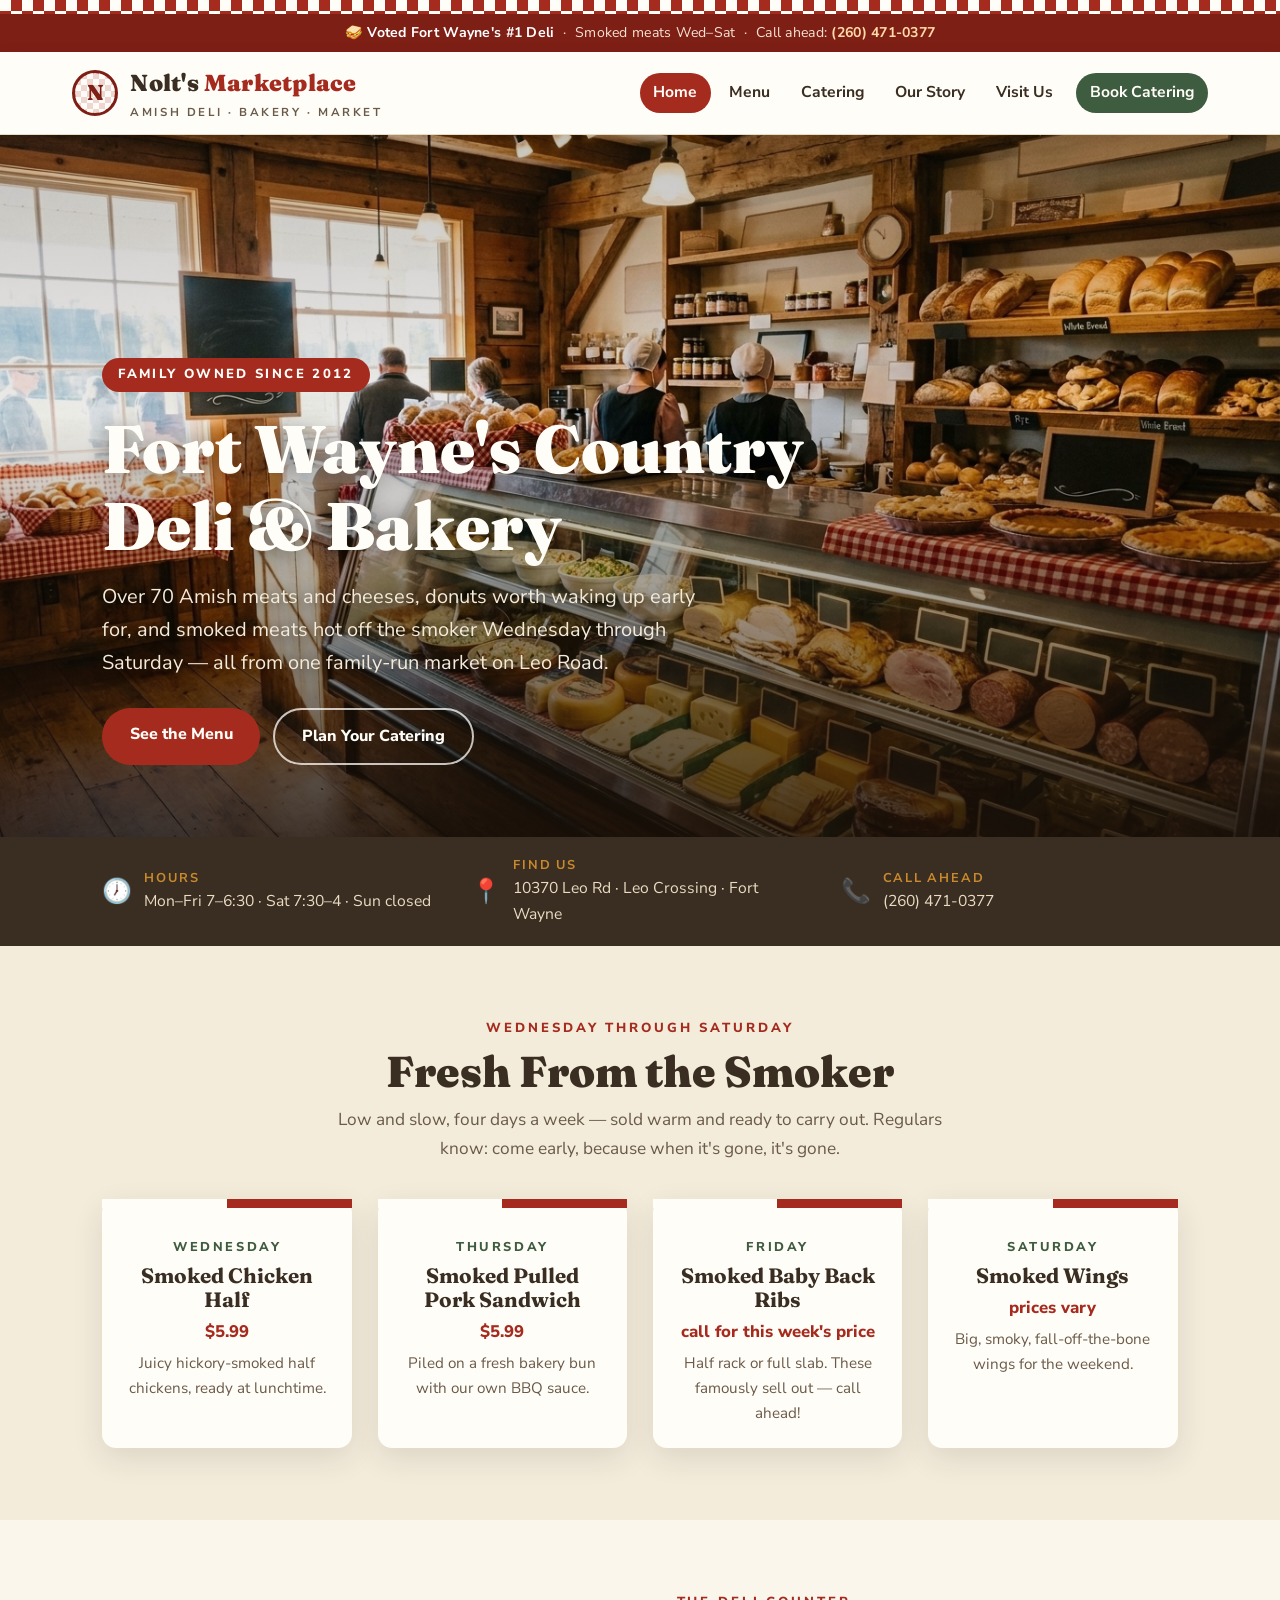
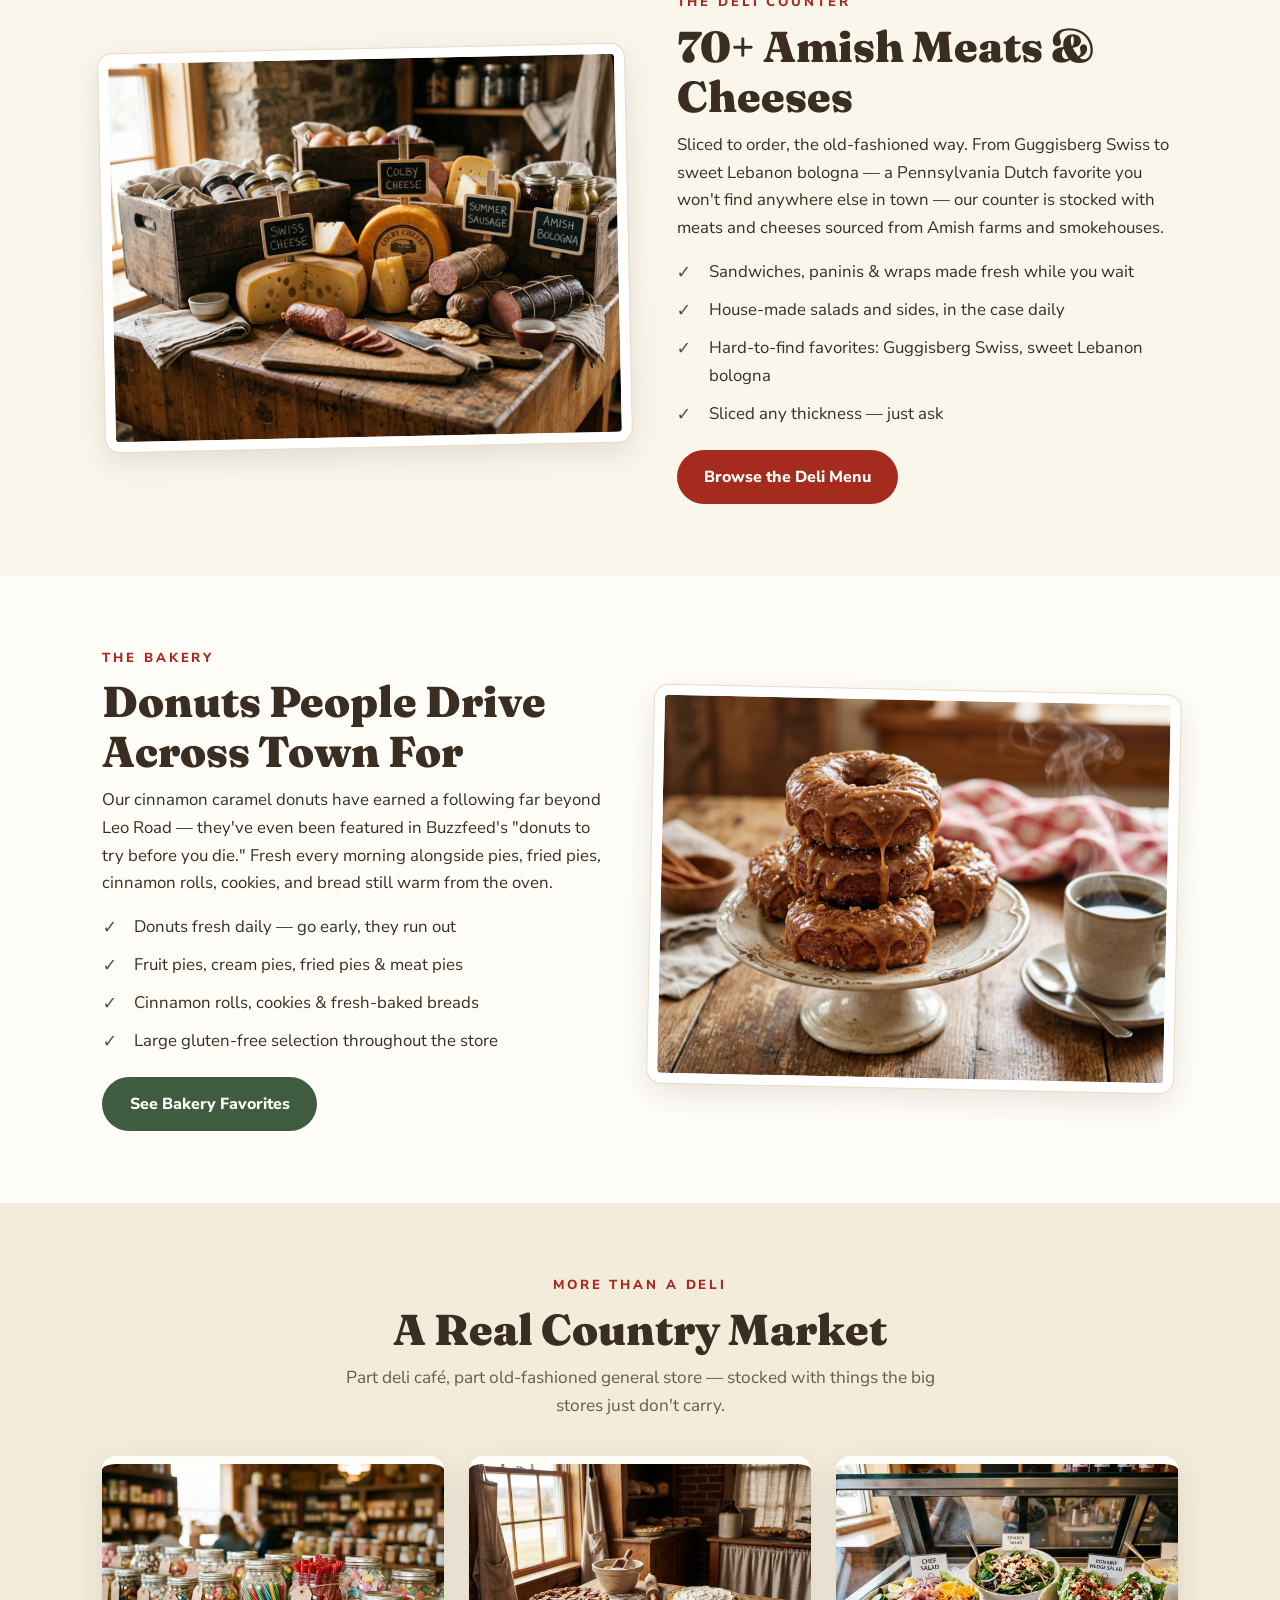
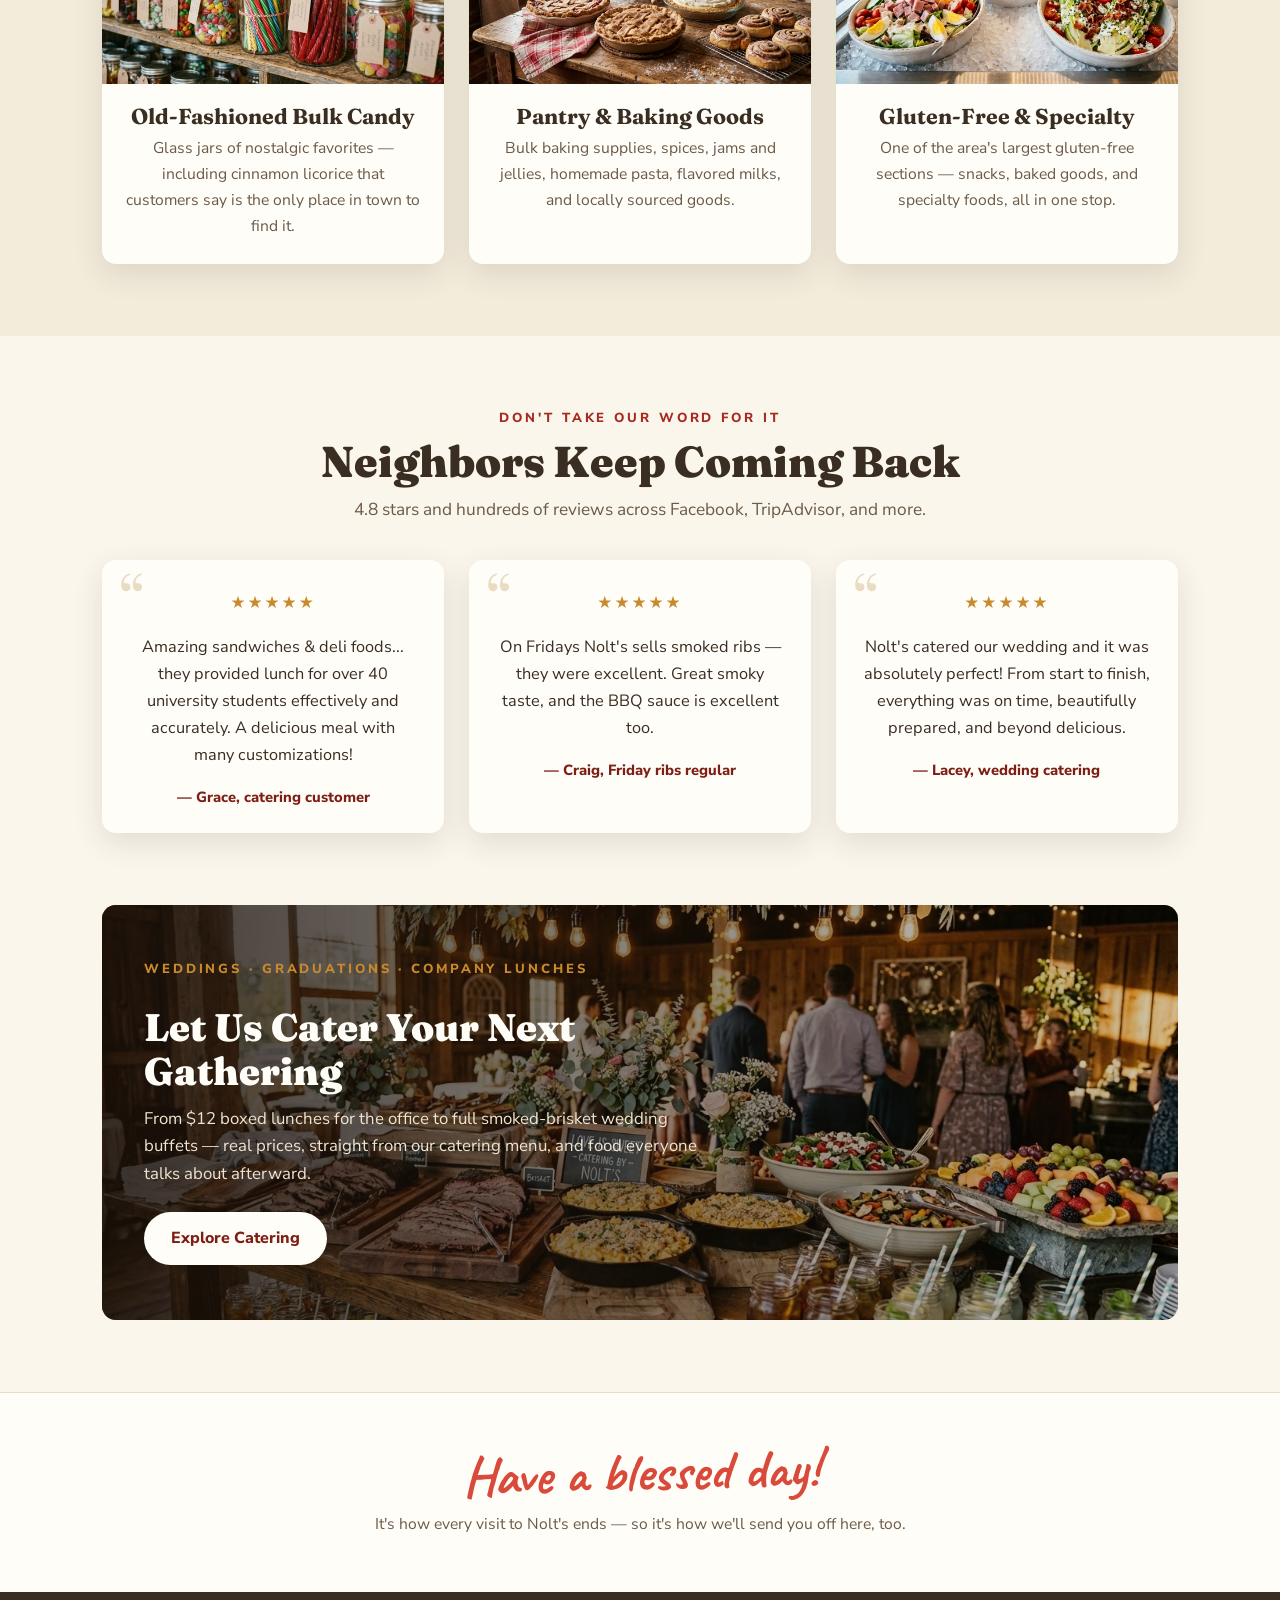
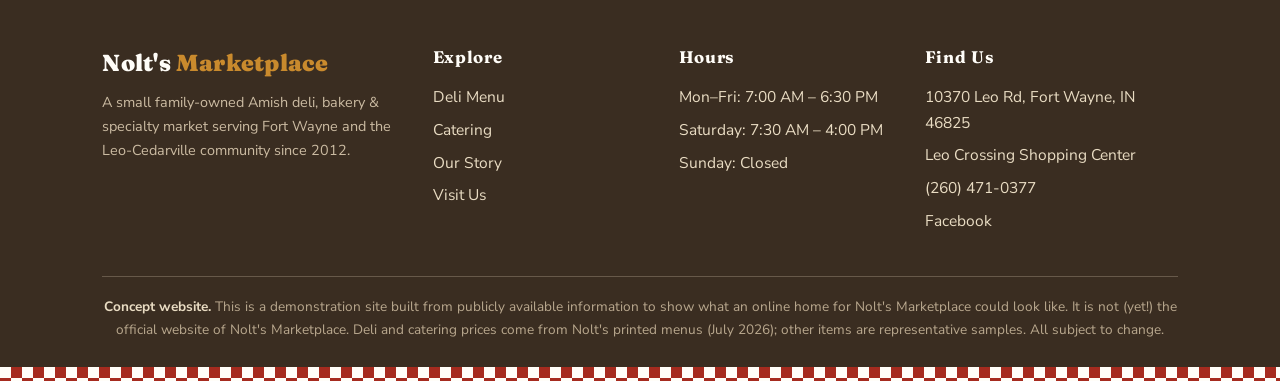
==== commit 66c0518c: "Catering: real prices from Nolt's printed trifold + pamphlet branding + blessed-day sign-off - Cater" ====
--- a/index.html
+++ b/index.html
@@ -191,11 +191,16 @@
       <div class="pad">
         <p class="eyebrow" style="color:var(--gold)">Weddings · Graduations · Company Lunches</p>
         <h2>Let Us Cater Your Next Gathering</h2>
-        <p>From boxed deli lunches for the office to full smoked-brisket wedding buffets — we bring the food everyone talks about afterward.</p>
+        <p>From $12 boxed lunches for the office to full smoked-brisket wedding buffets — real prices, straight from our catering menu, and food everyone talks about afterward.</p>
         <a class="btn btn-cream" href="catering.html">Explore Catering</a>
       </div>
     </div>
   </div>
+</section>
+
+<section class="blessed">
+  <p class="script-line">Have a blessed day!</p>
+  <p class="note">It's how every visit to Nolt's ends — so it's how we'll send you off here, too.</p>
 </section>
 
 <footer class="site">
@@ -233,11 +238,16 @@
       </div>
     </div>
     <div class="footnote">
-      <strong>Concept website.</strong> This is a demonstration site built from publicly available information to show what an online home for Nolt's Marketplace could look like. It is not (yet!) the official website of Nolt's Marketplace. Menu items and prices are samples and subject to change.
+      <strong>Concept website.</strong> This is a demonstration site built from publicly available information to show what an online home for Nolt's Marketplace could look like. It is not (yet!) the official website of Nolt's Marketplace. Deli and catering prices come from Nolt's printed menus (July 2026); other items are representative samples. All subject to change.
     </div>
   </div>
 </footer>
 <div class="gingham"></div>
 
+<script>
+  // Privacy-friendly analytics (GoatCounter) - no cookies, records host+path only
+  window.goatcounter = { path: function(p) { return location.host + p; } };
+</script>
+<script data-goatcounter="https://flylow3d.goatcounter.com/count" async src="//gc.zgo.at/count.js"></script>
 </body>
 </html>
--- a/css/style.css
+++ b/css/style.css
@@ -5,7 +5,7 @@
    echoing the checkered border of their in-store sandwich menu.
    ============================================================ */
 
-@import url('https://fonts.googleapis.com/css2?family=Fraunces:opsz,wght@9..144,500;9..144,600;9..144,700;9..144,900&family=Nunito+Sans:ital,wght@0,400;0,600;0,700;0,800;1,400&display=swap');
+@import url('https://fonts.googleapis.com/css2?family=Fraunces:opsz,wght@9..144,500;9..144,600;9..144,700;9..144,900&family=Nunito+Sans:ital,wght@0,400;0,600;0,700;0,800;1,400&family=Luckiest+Guy&family=Caveat:wght@600;700&display=swap');
 
 :root {
   --cream: #faf6ec;
@@ -17,6 +17,7 @@
   --walnut-soft: #6b5a48;
   --forest: #3e5c3f;
   --gold: #c98a2d;
+  --stamp: #d94a3a; /* the brighter red of their printed catering trifold */
   --white: #fffdf8;
   --shadow: 0 10px 30px rgba(58, 45, 33, 0.12);
   --radius: 14px;
@@ -545,6 +546,48 @@
 }
 .footnote strong { color: var(--wheat); }
 
+/* ---------- pamphlet branding ----------
+   Echoes Nolt's printed catering trifold: chunky red stamped
+   all-caps headings, handwritten red script accents. */
+.stamp-h {
+  font-family: 'Luckiest Guy', 'Fraunces', cursive;
+  font-weight: 400;
+  color: var(--stamp) !important;
+  text-transform: uppercase;
+  letter-spacing: 0.05em;
+}
+.script-tagline {
+  font-family: 'Caveat', cursive;
+  font-weight: 700;
+  color: var(--stamp);
+  font-size: clamp(1.6rem, 3vw, 2.1rem);
+  line-height: 1.2;
+  transform: rotate(-1.2deg);
+  margin: -0.1rem 0 0.7rem;
+}
+
+/* ---------- blessed sign-off (how every Nolt's visit ends) ---------- */
+.blessed {
+  background: var(--white);
+  border-top: 1px solid var(--wheat);
+  padding: 3.2rem 1.4rem 3.4rem;
+  text-align: center;
+}
+.blessed .script-line {
+  display: inline-block;
+  font-family: 'Caveat', cursive;
+  font-weight: 700;
+  font-size: clamp(2.3rem, 5.5vw, 3.4rem);
+  color: var(--stamp);
+  line-height: 1.05;
+  transform: rotate(-1.5deg);
+}
+.blessed .note {
+  color: var(--walnut-soft);
+  font-size: 0.98rem;
+  margin-top: 0.7rem;
+}
+
 /* ---------- misc ---------- */
 .tip {
   background: #fdf3e3;
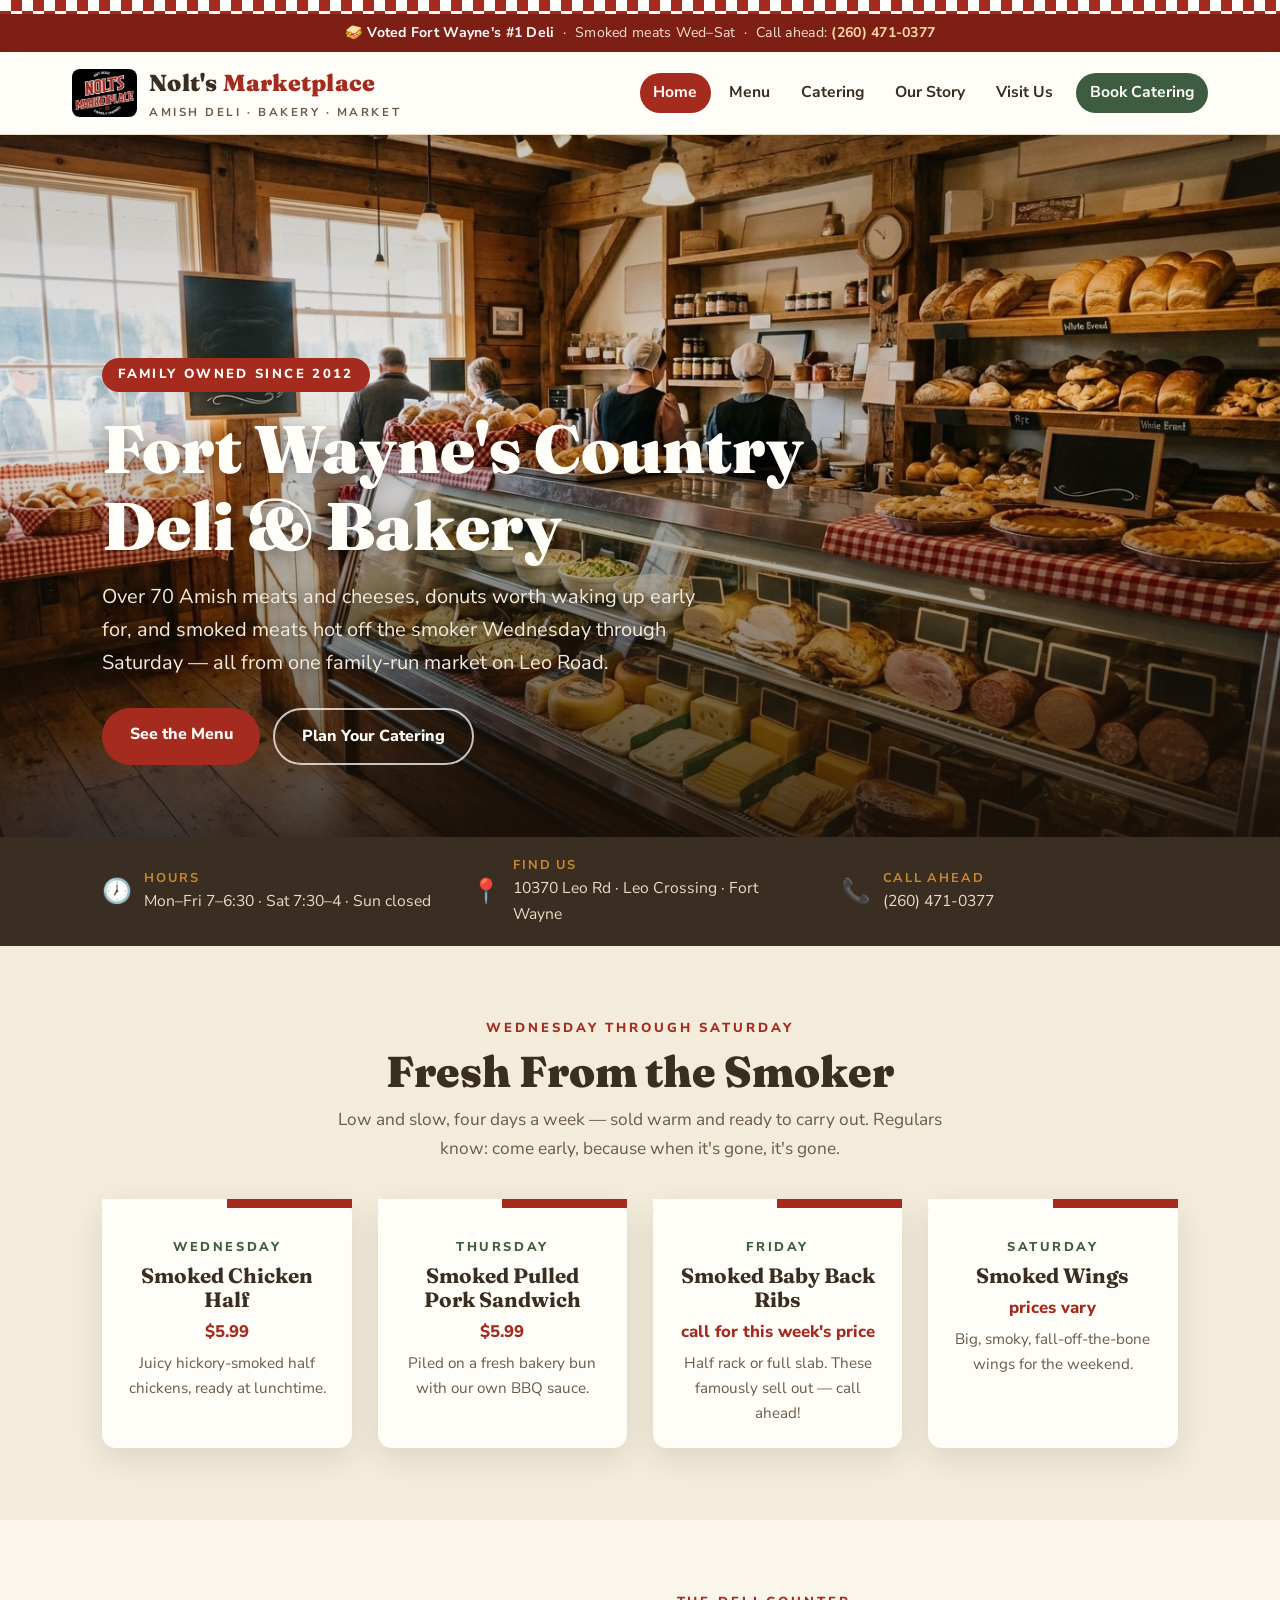
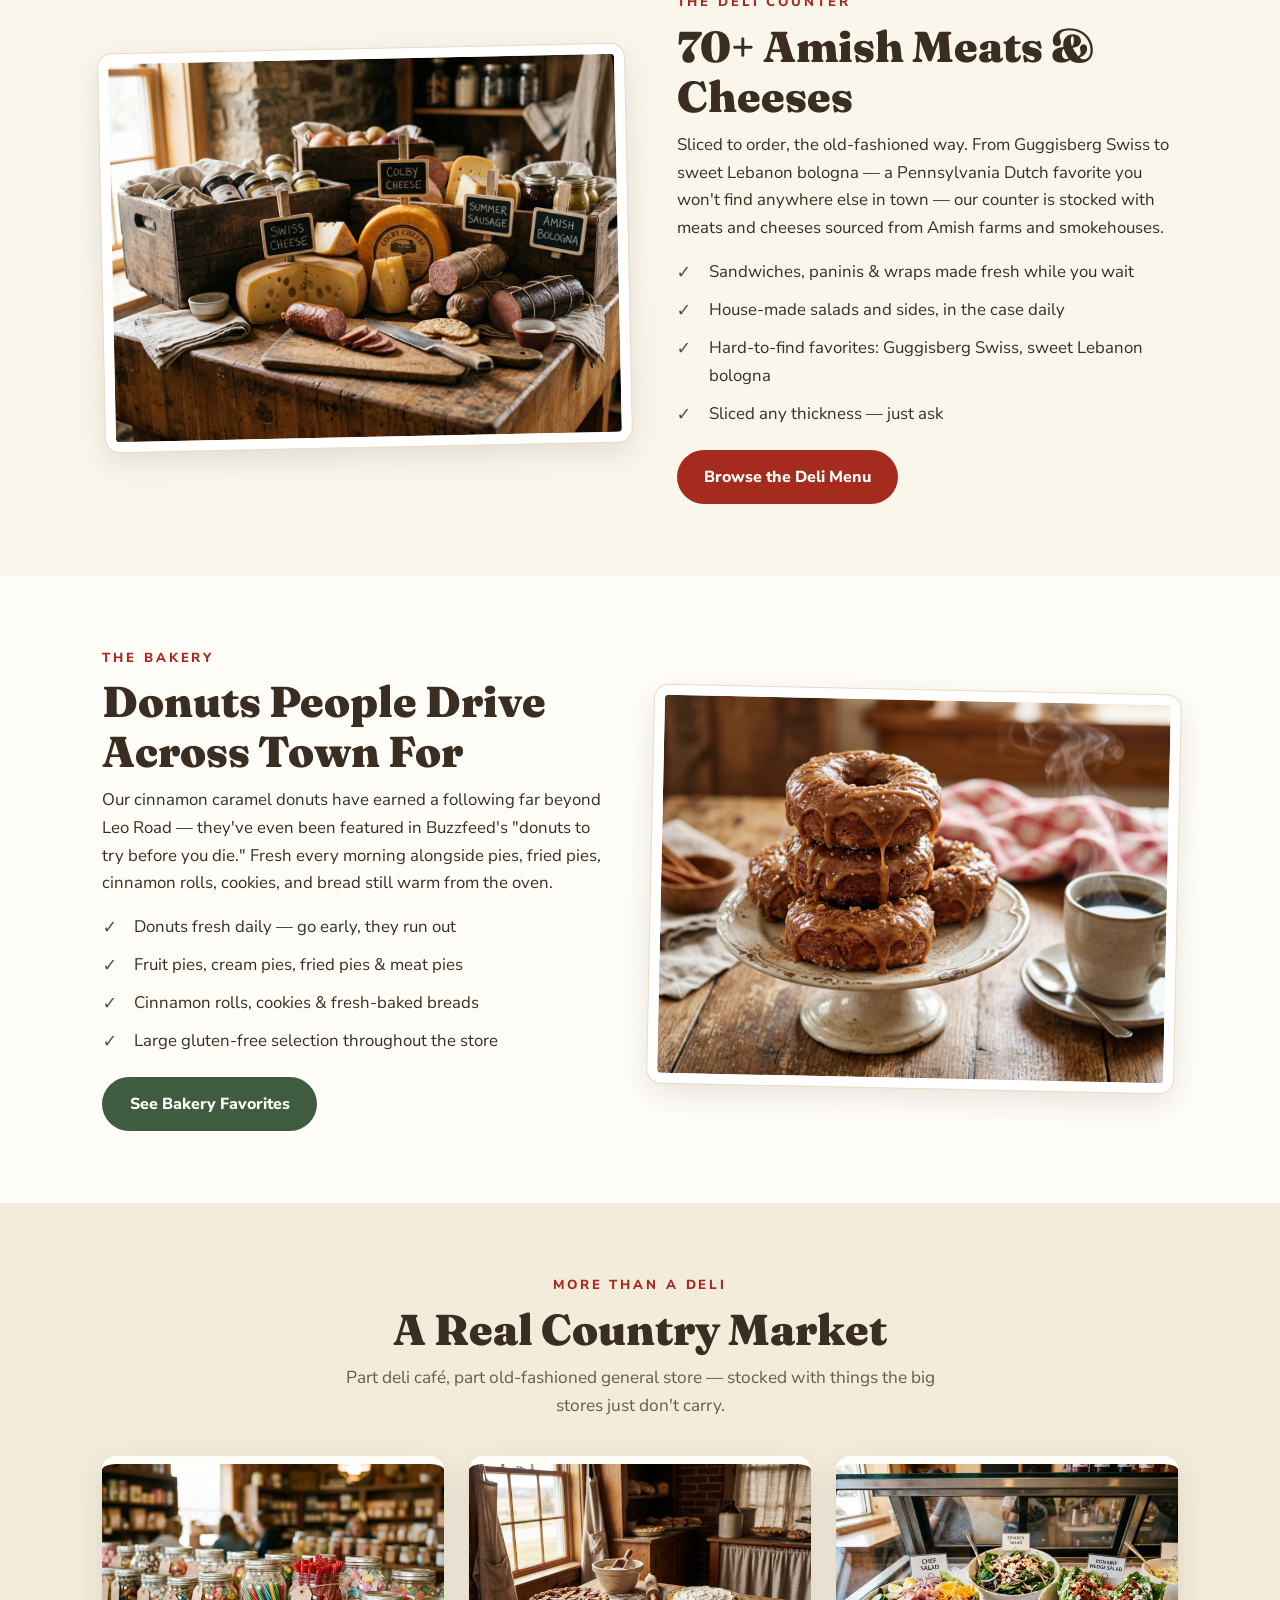
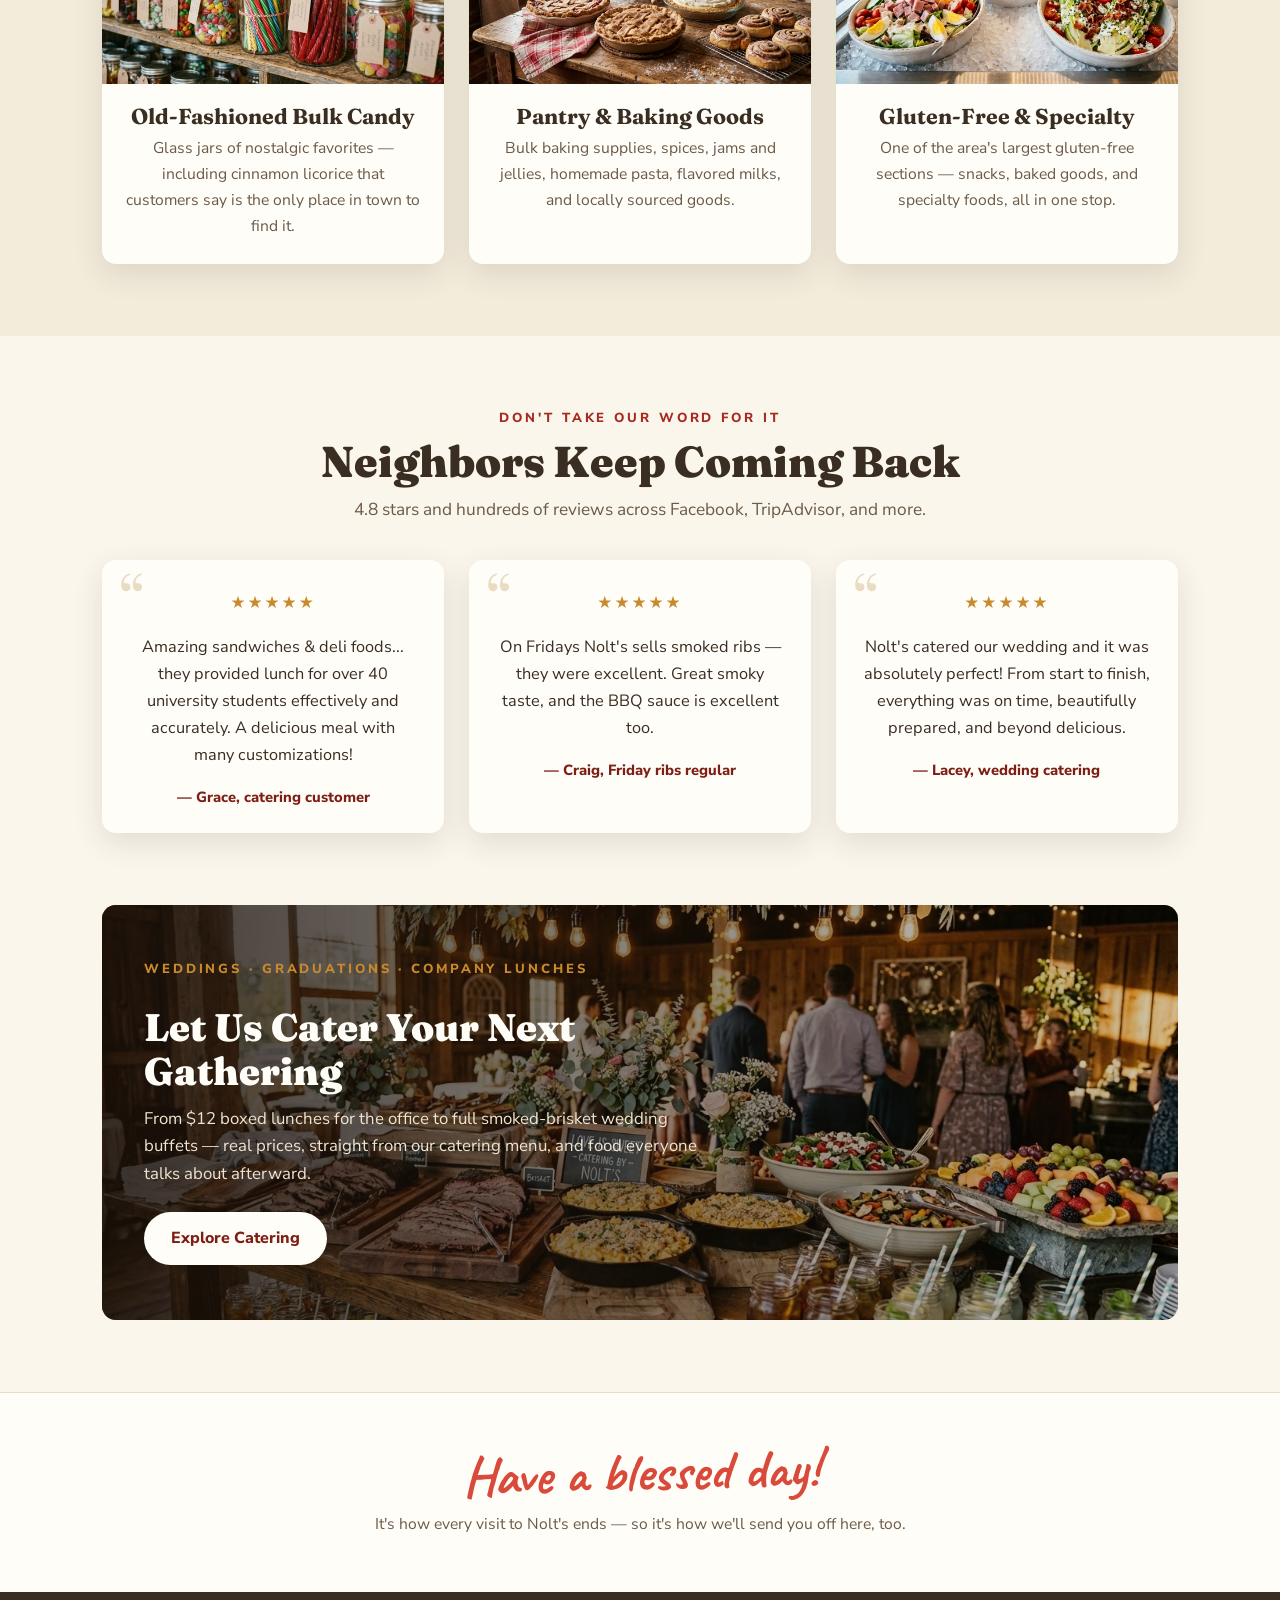
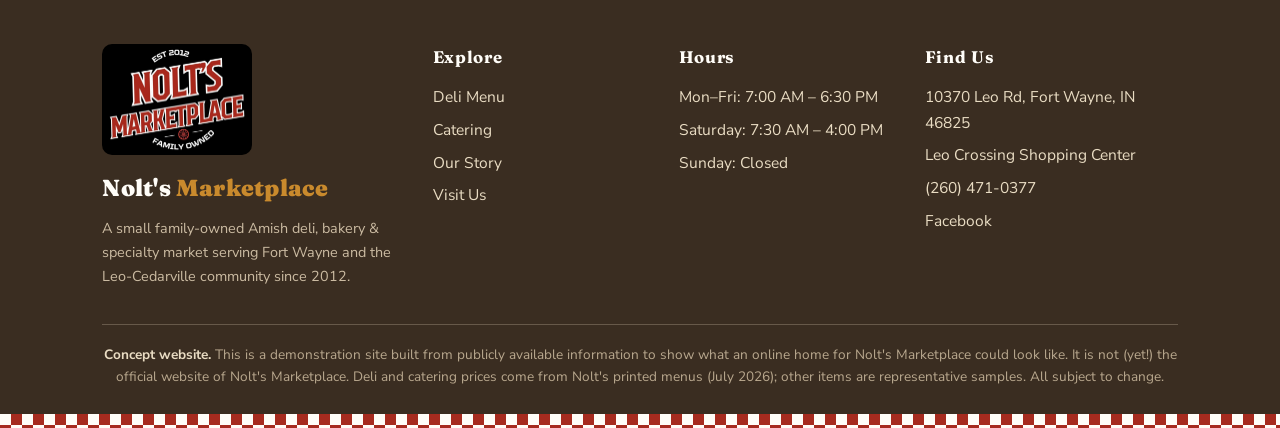
==== commit 4bc58cb8: "Brand: use the real Nolt's logo (from owner) in header, footer & favicon Replaces the made-up checke" ====
--- a/index.html
+++ b/index.html
@@ -5,7 +5,7 @@
 <meta name="viewport" content="width=device-width, initial-scale=1.0">
 <title>Nolt's Marketplace — Amish Deli, Bakery &amp; Market · Fort Wayne, IN</title>
 <meta name="description" content="Family-owned Amish deli, bakery and specialty market on Leo Road in Fort Wayne. 70+ Amish meats & cheeses, fresh donuts daily, smoked meats Wed–Sat, and full-service catering.">
-<link rel="icon" href="data:image/svg+xml,<svg xmlns='http://www.w3.org/2000/svg' viewBox='0 0 100 100'><rect width='50' height='50' fill='%23a62b1f'/><rect x='50' y='50' width='50' height='50' fill='%23a62b1f'/><rect x='50' width='50' height='50' fill='%23fffdf8'/><rect y='50' width='50' height='50' fill='%23fffdf8'/></svg>">
+<link rel="icon" href="assets/favicon.png">
 <link rel="stylesheet" href="css/style.css">
 </head>
 <body>
@@ -16,7 +16,7 @@
 <header class="site">
   <div class="nav-row">
     <a class="brand" href="index.html">
-      <span class="brand-mark">N</span>
+      <img class="brand-mark-img" src="assets/logo-nolts.png" alt="Nolt's Marketplace — Est. 2012, Family Owned">
       <span>
         <span class="brand-name">Nolt's <span>Marketplace</span></span>
         <span class="brand-tag">Amish Deli · Bakery · Market</span>
@@ -207,6 +207,7 @@
   <div class="wrap">
     <div class="cols">
       <div>
+        <img class="footer-logo" src="assets/logo-nolts.png" alt="Nolt's Marketplace logo">
         <span class="brand-name">Nolt's <span style="color:var(--gold)">Marketplace</span></span>
         <p class="small">A small family-owned Amish deli, bakery &amp; specialty market serving Fort Wayne and the Leo-Cedarville community since 2012.</p>
       </div>
--- a/css/style.css
+++ b/css/style.css
@@ -96,6 +96,19 @@
   color: var(--red-dark);
   /* white core so the N reads over the checks */
   box-shadow: inset 0 0 0 100px rgba(255,253,248,0.82);
+}
+/* the real Nolt's logo (black plaque, red varsity letters, wagon wheel) */
+.brand-mark-img {
+  height: 48px;
+  width: auto;
+  display: block;
+  border-radius: 8px;
+}
+.footer-logo {
+  width: 150px;
+  border-radius: 10px;
+  display: block;
+  margin-bottom: 0.9rem;
 }
 .brand-name {
   font-family: 'Fraunces', serif;
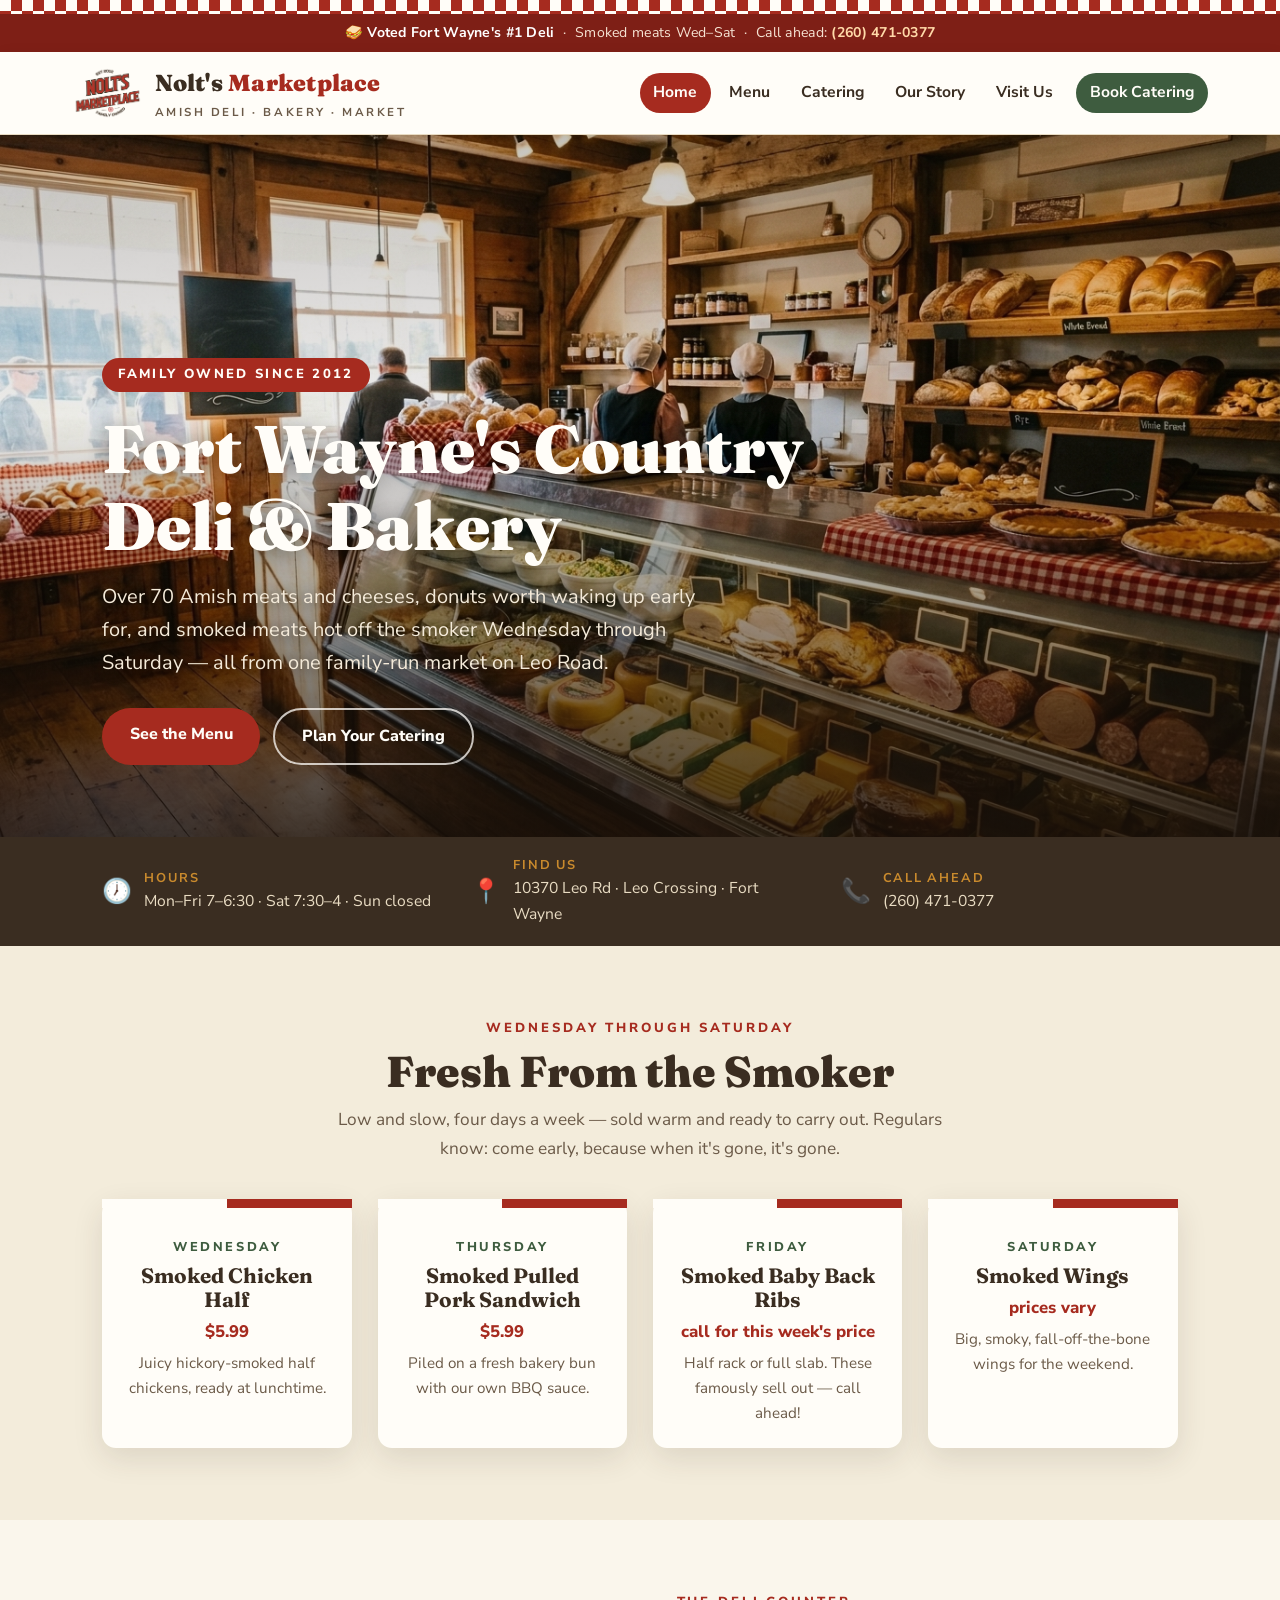
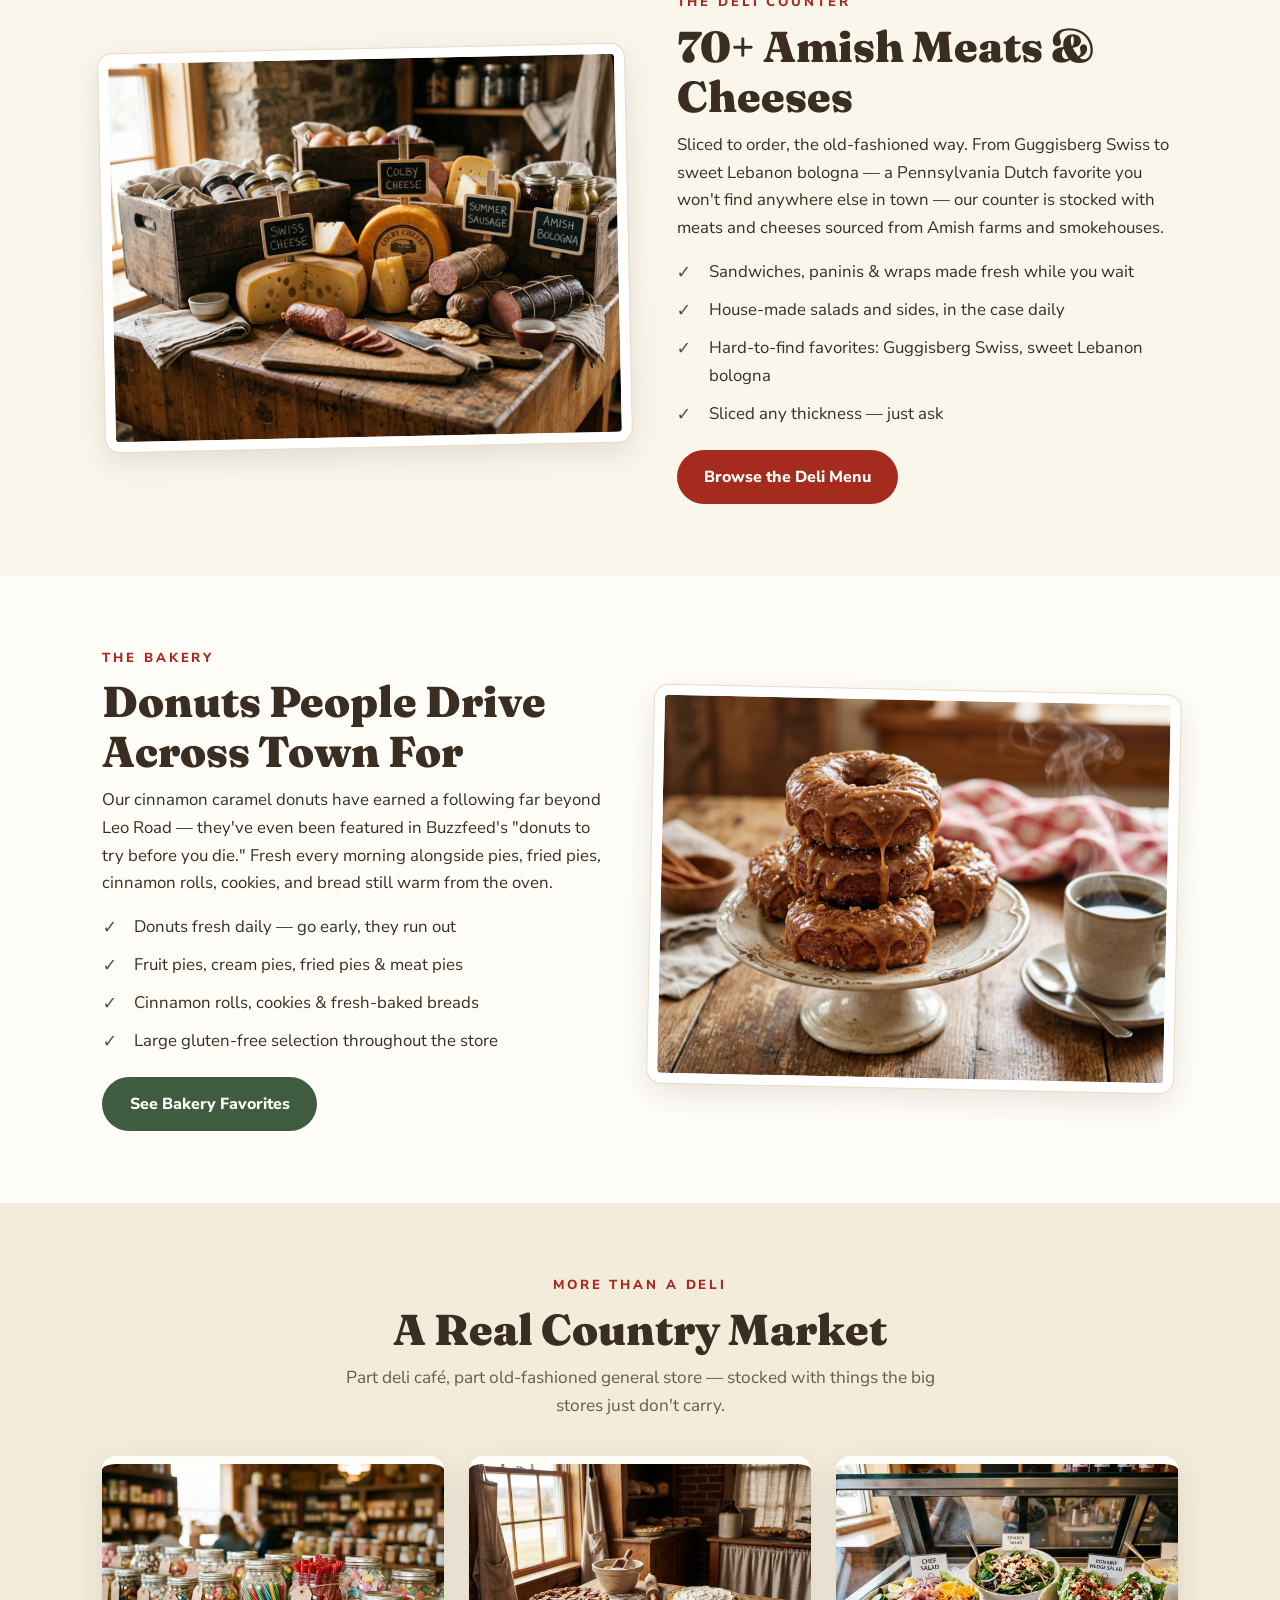
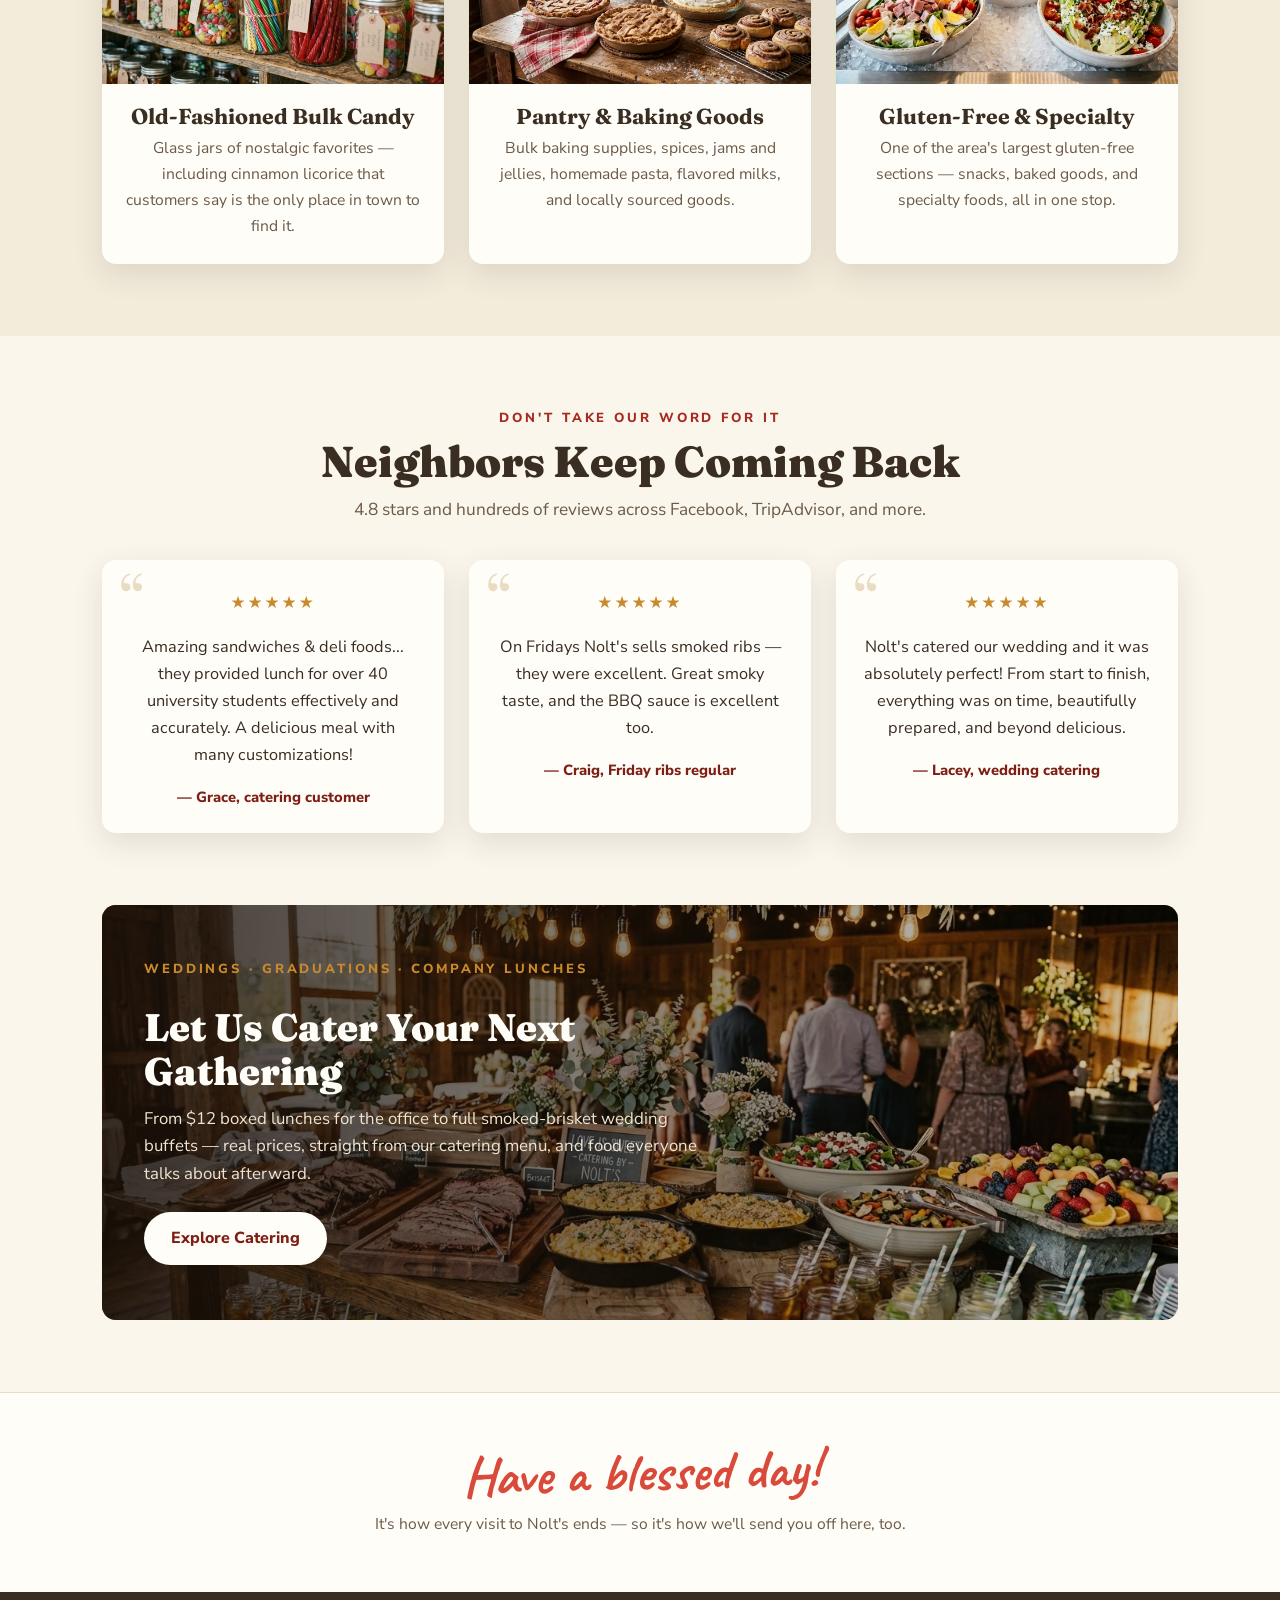
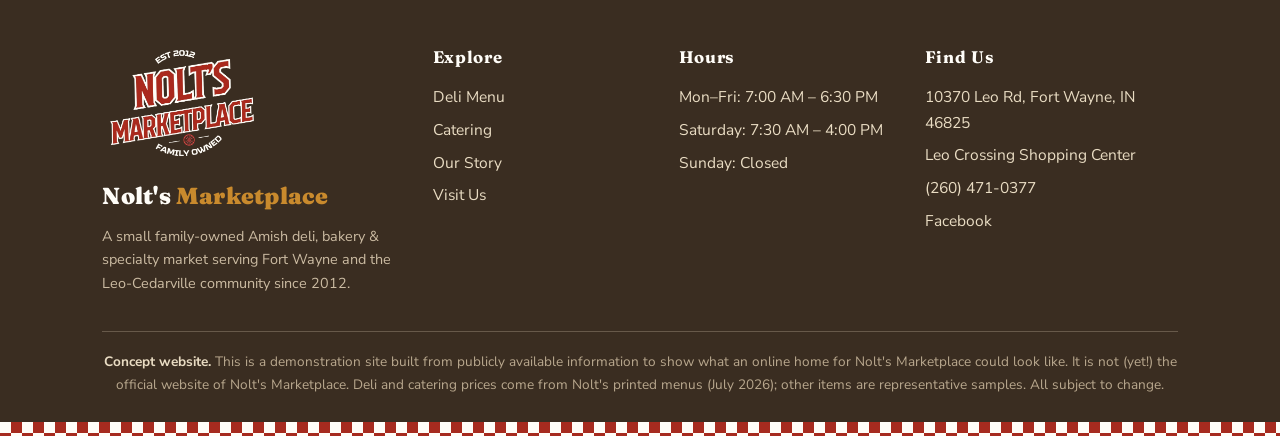
==== commit 5cfce9c8: "Logo: transparent variants matched to site backgrounds Un-composited the logo from its black backgro" ====
--- a/index.html
+++ b/index.html
@@ -16,7 +16,7 @@
 <header class="site">
   <div class="nav-row">
     <a class="brand" href="index.html">
-      <img class="brand-mark-img" src="assets/logo-nolts.png" alt="Nolt's Marketplace — Est. 2012, Family Owned">
+      <img class="brand-mark-img" src="assets/logo-nolts-light.png" alt="Nolt's Marketplace — Est. 2012, Family Owned">
       <span>
         <span class="brand-name">Nolt's <span>Marketplace</span></span>
         <span class="brand-tag">Amish Deli · Bakery · Market</span>
@@ -207,7 +207,7 @@
   <div class="wrap">
     <div class="cols">
       <div>
-        <img class="footer-logo" src="assets/logo-nolts.png" alt="Nolt's Marketplace logo">
+        <img class="footer-logo" src="assets/logo-nolts-dark.png" alt="Nolt's Marketplace logo">
         <span class="brand-name">Nolt's <span style="color:var(--gold)">Marketplace</span></span>
         <p class="small">A small family-owned Amish deli, bakery &amp; specialty market serving Fort Wayne and the Leo-Cedarville community since 2012.</p>
       </div>
--- a/css/style.css
+++ b/css/style.css
@@ -99,14 +99,12 @@
 }
 /* the real Nolt's logo (black plaque, red varsity letters, wagon wheel) */
 .brand-mark-img {
-  height: 48px;
+  height: 52px;
   width: auto;
   display: block;
-  border-radius: 8px;
 }
 .footer-logo {
-  width: 150px;
-  border-radius: 10px;
+  width: 160px;
   display: block;
   margin-bottom: 0.9rem;
 }
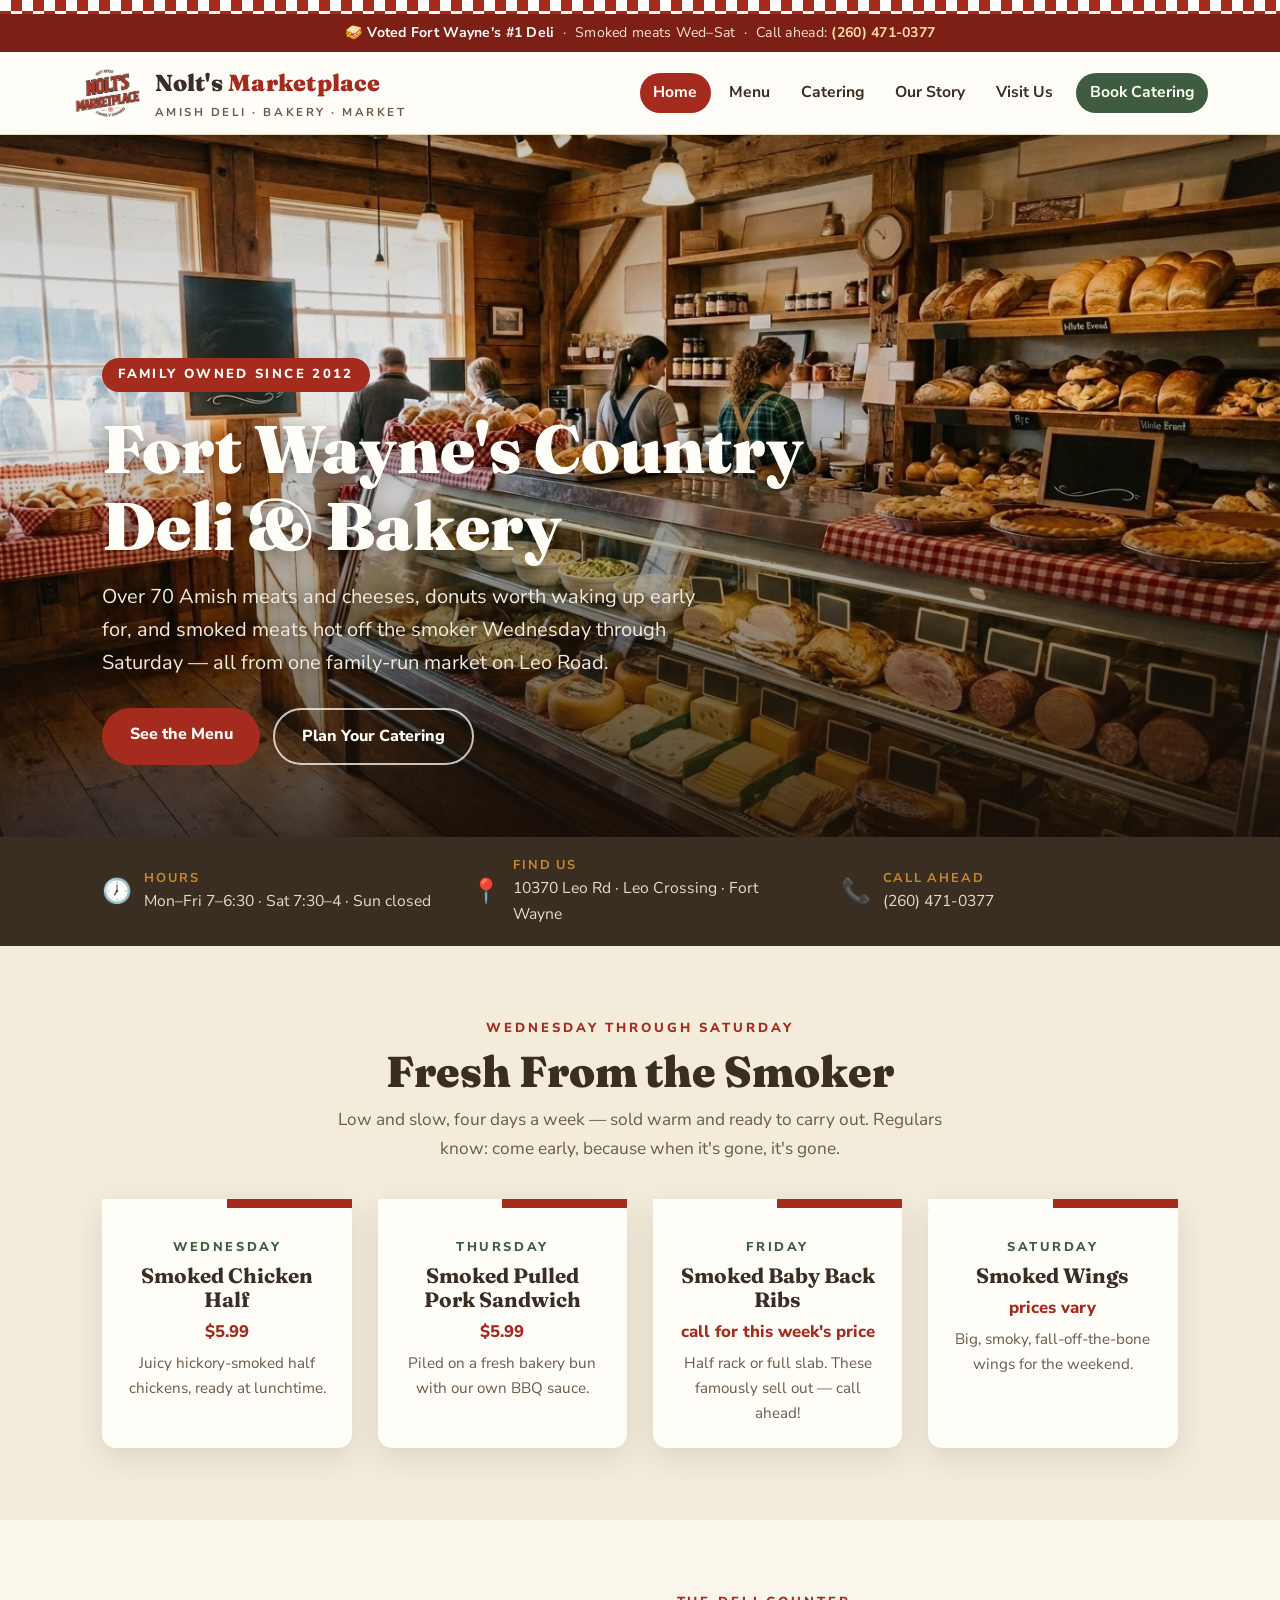
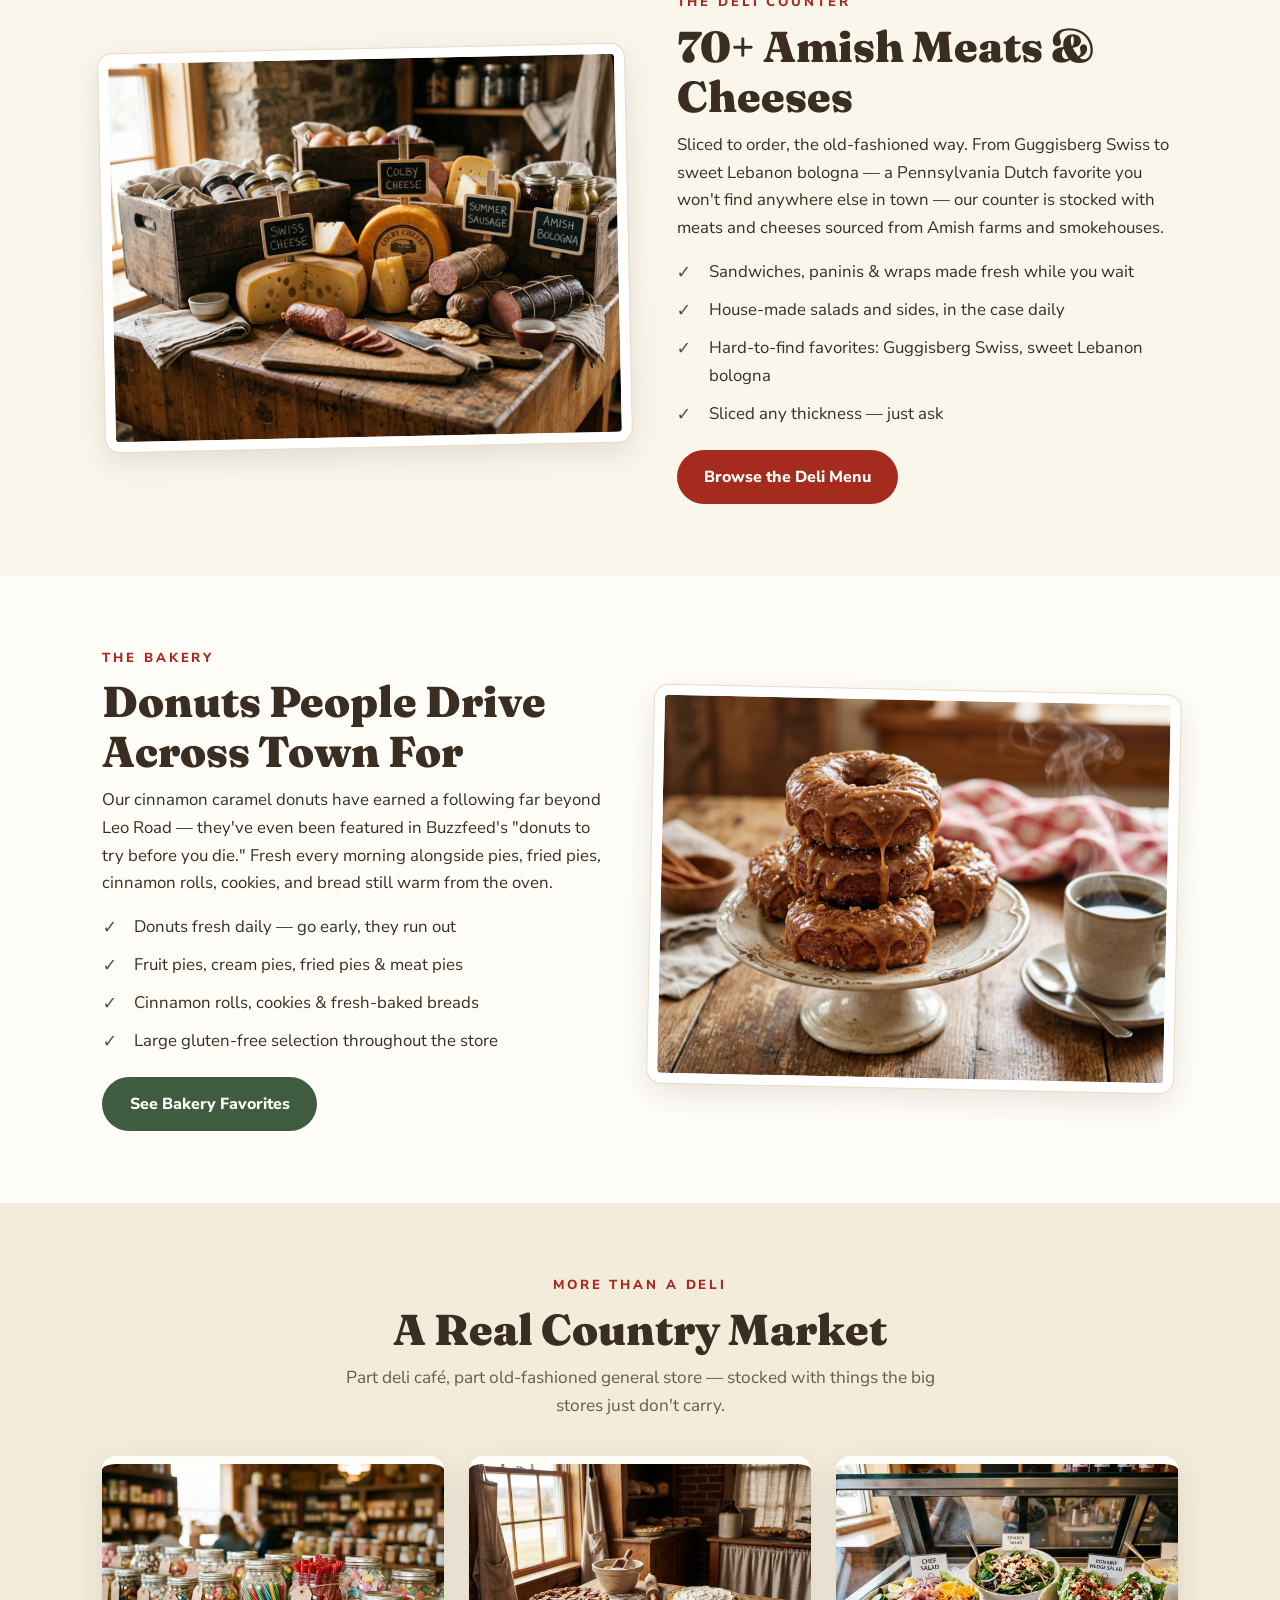
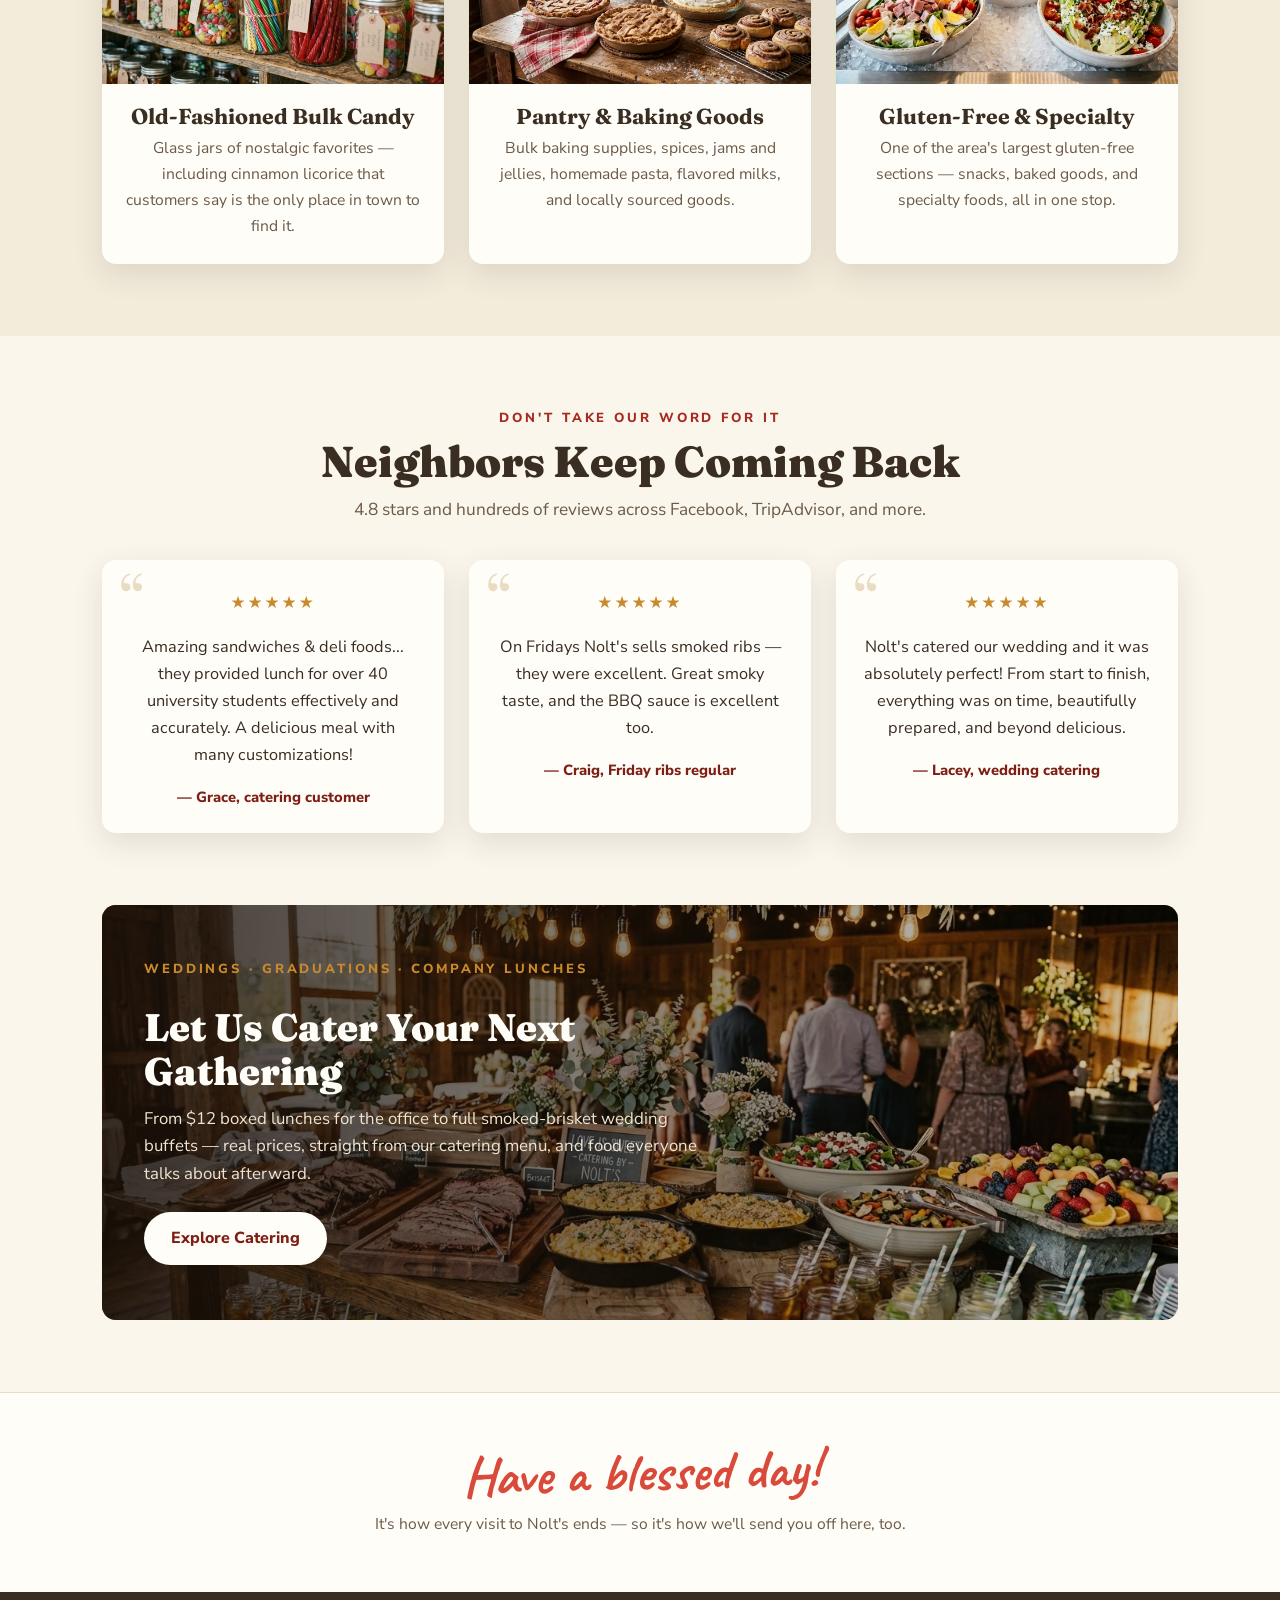
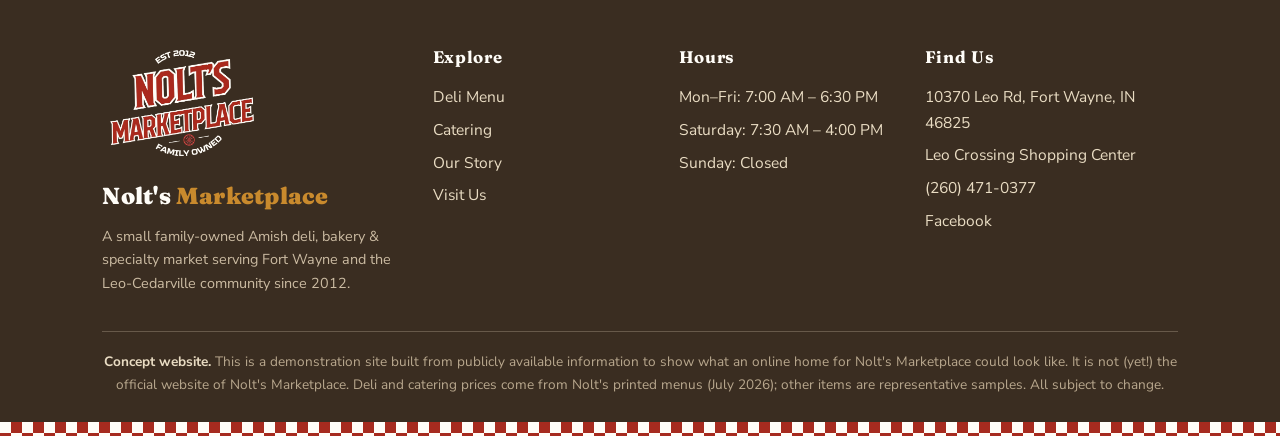
==== commit 21948601: "Hero: replace image so counter staff are not depicted as Amish The Nolts aren't Amish — regenerate t" ====
--- a/index.html
+++ b/index.html
@@ -34,7 +34,7 @@
 </header>
 
 <section class="hero">
-  <img class="hero-bg" src="assets/hero-deli-clean.png" alt="Inside Nolt's Marketplace: the deli counter stocked with Amish meats and cheeses, fresh breads and pies on the shelves behind">
+  <img class="hero-bg" src="assets/hero-deli-v3.png" alt="Inside Nolt's Marketplace: the deli counter stocked with Amish meats and cheeses, fresh breads and pies on the shelves behind">
   <div class="wrap hero-inner">
     <span class="kicker">Family owned since 2012</span>
     <h1>Fort Wayne's Country Deli &amp; Bakery</h1>
